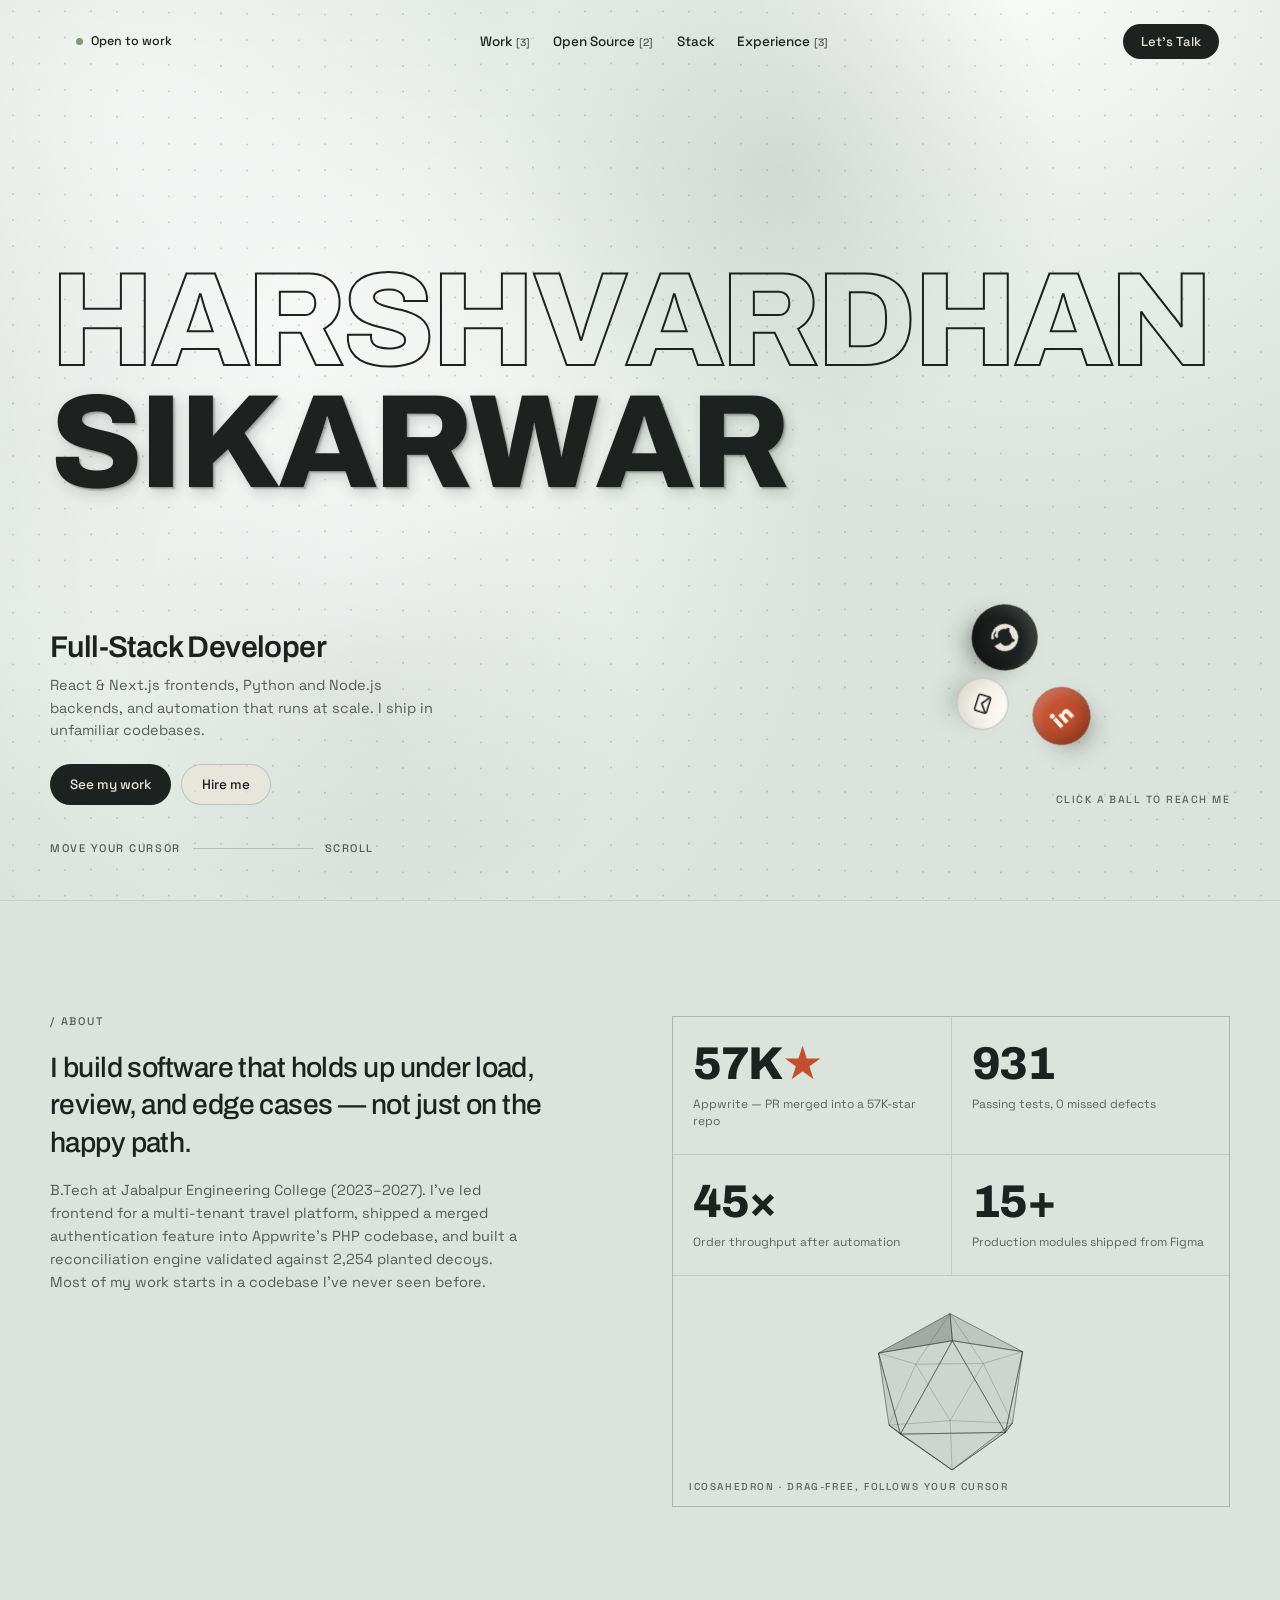
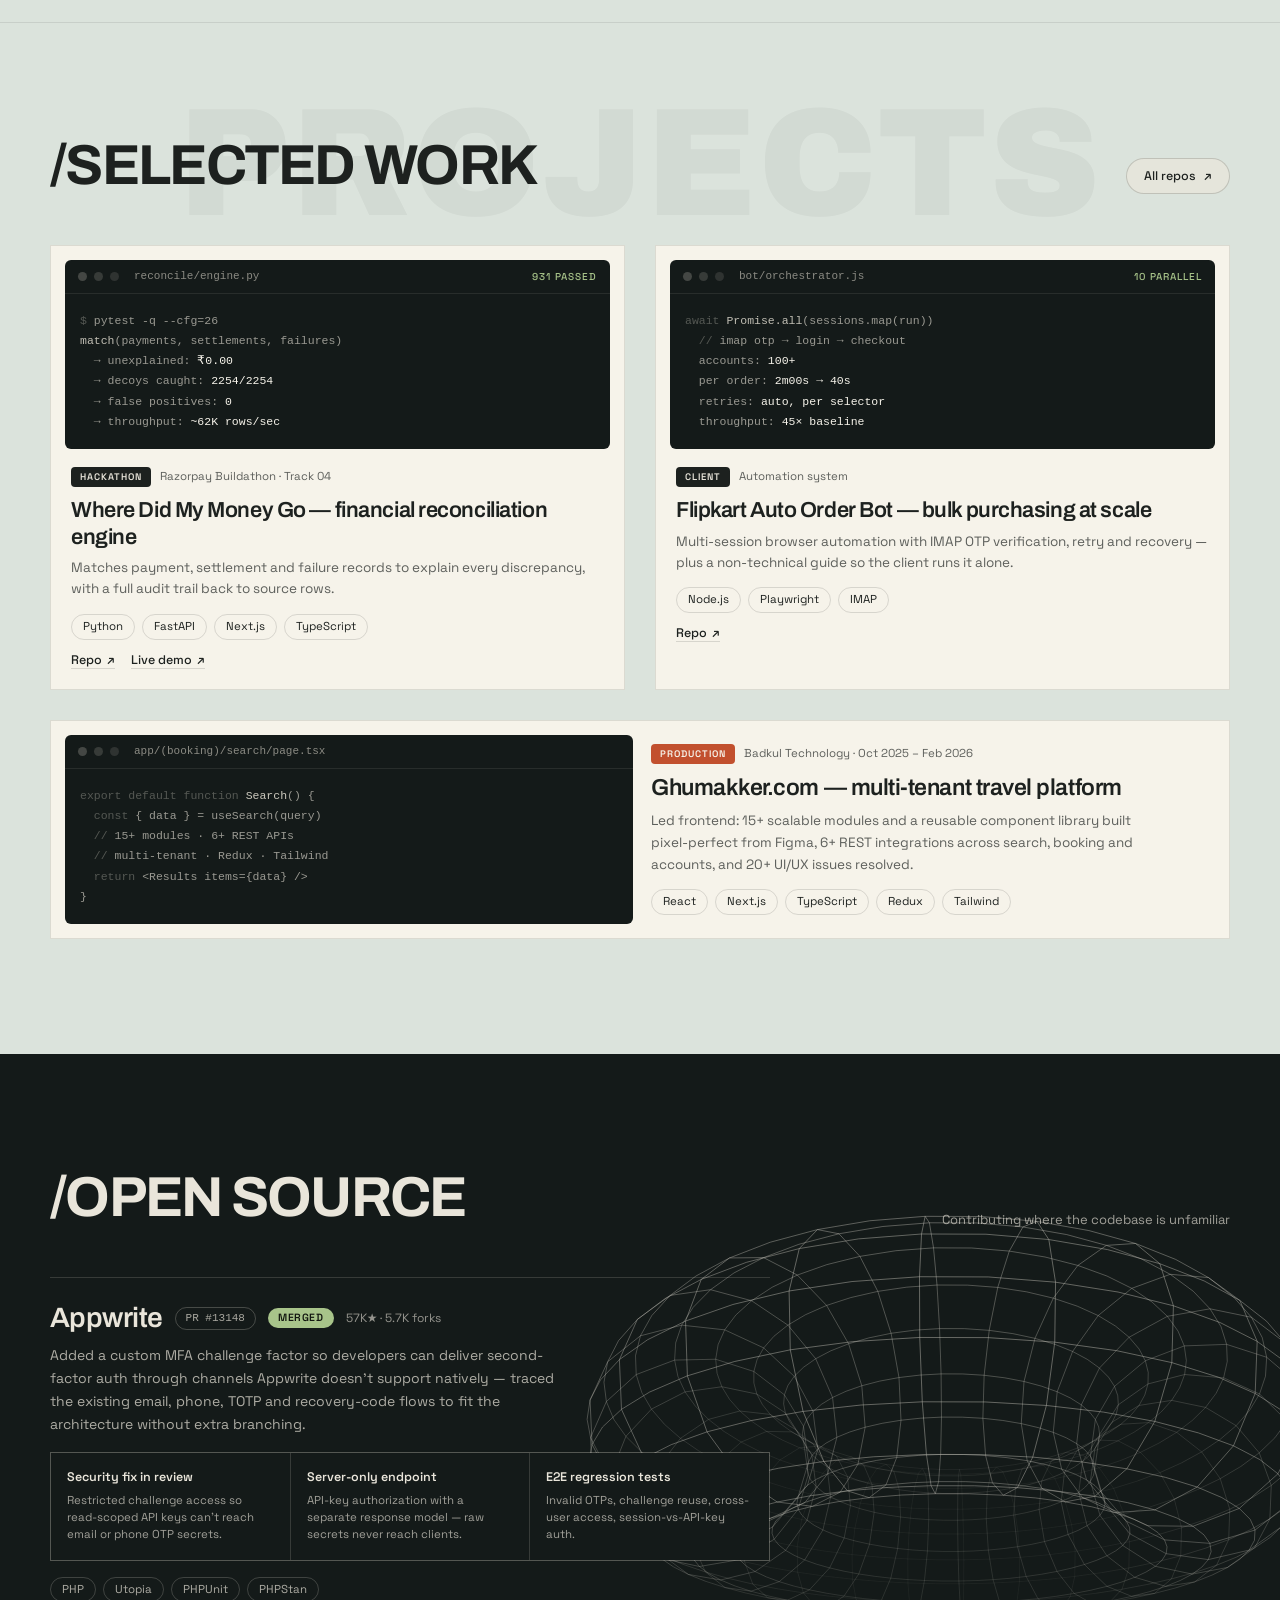
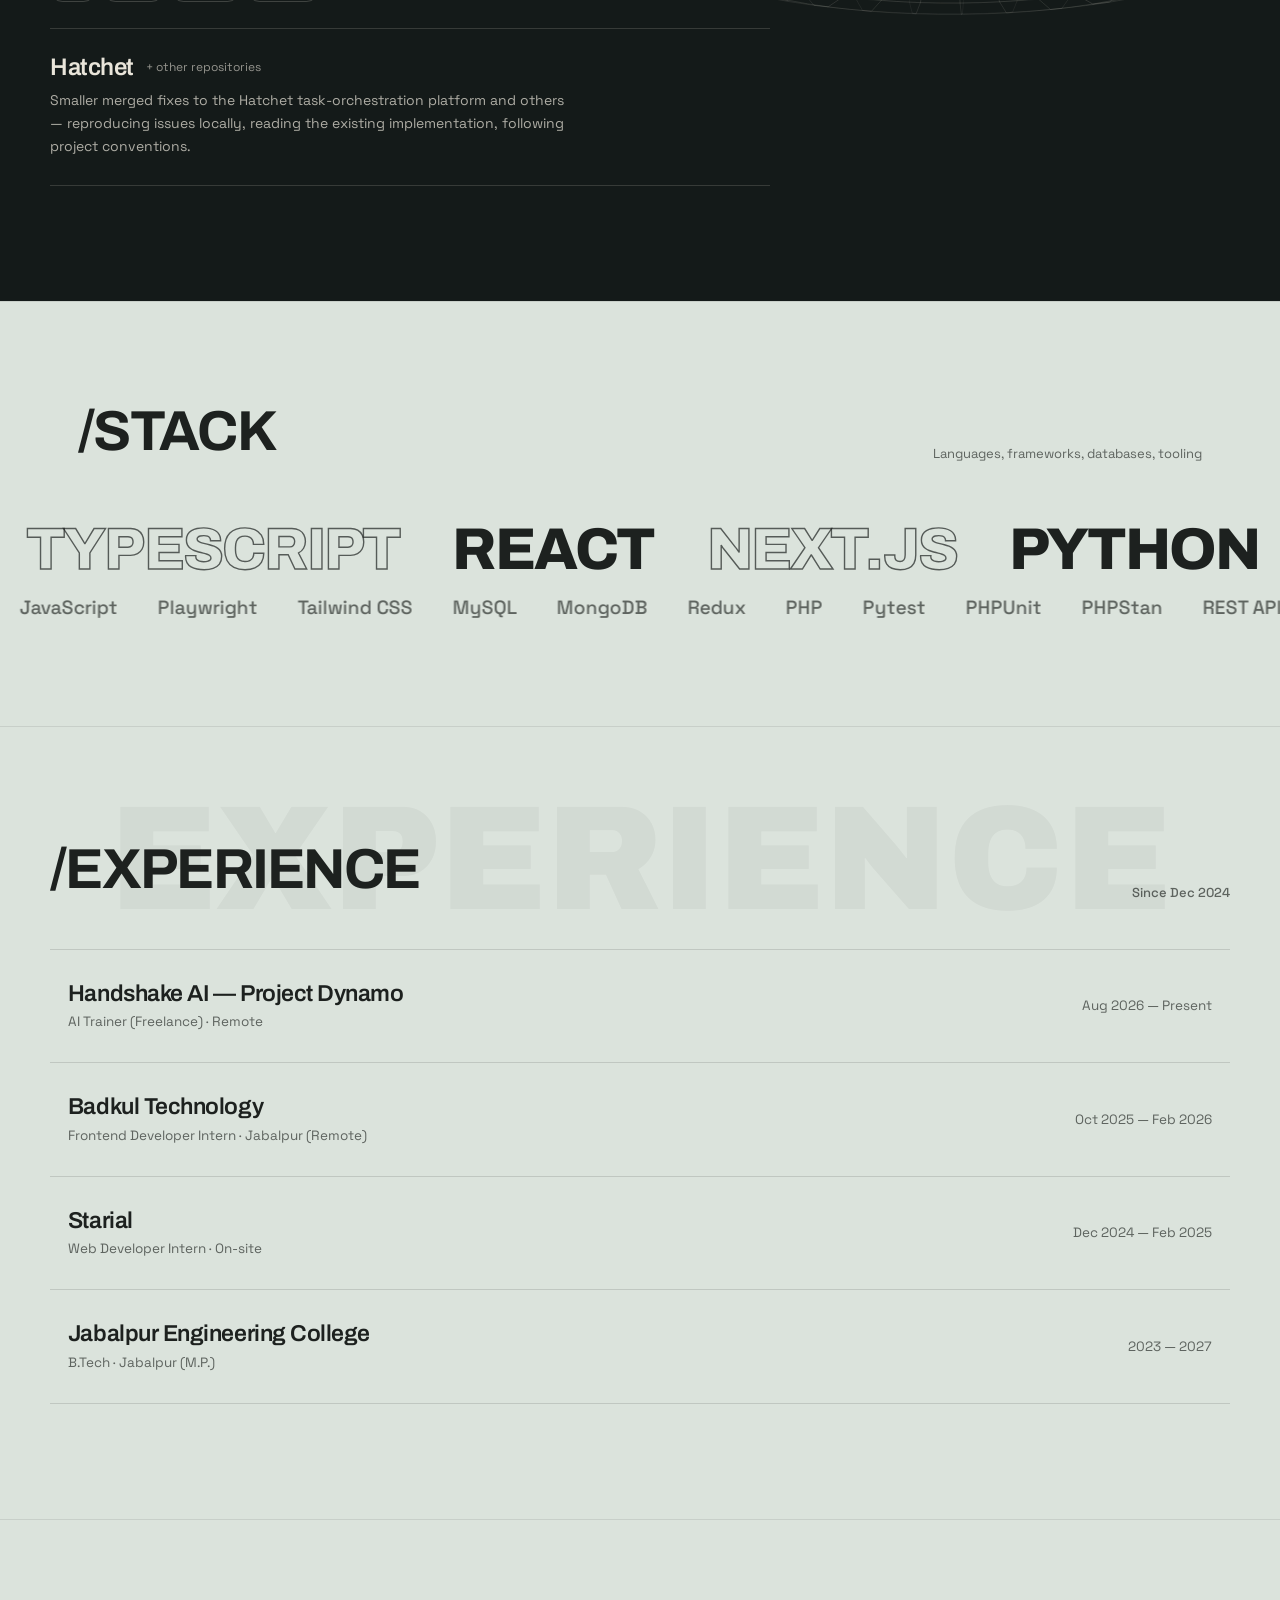
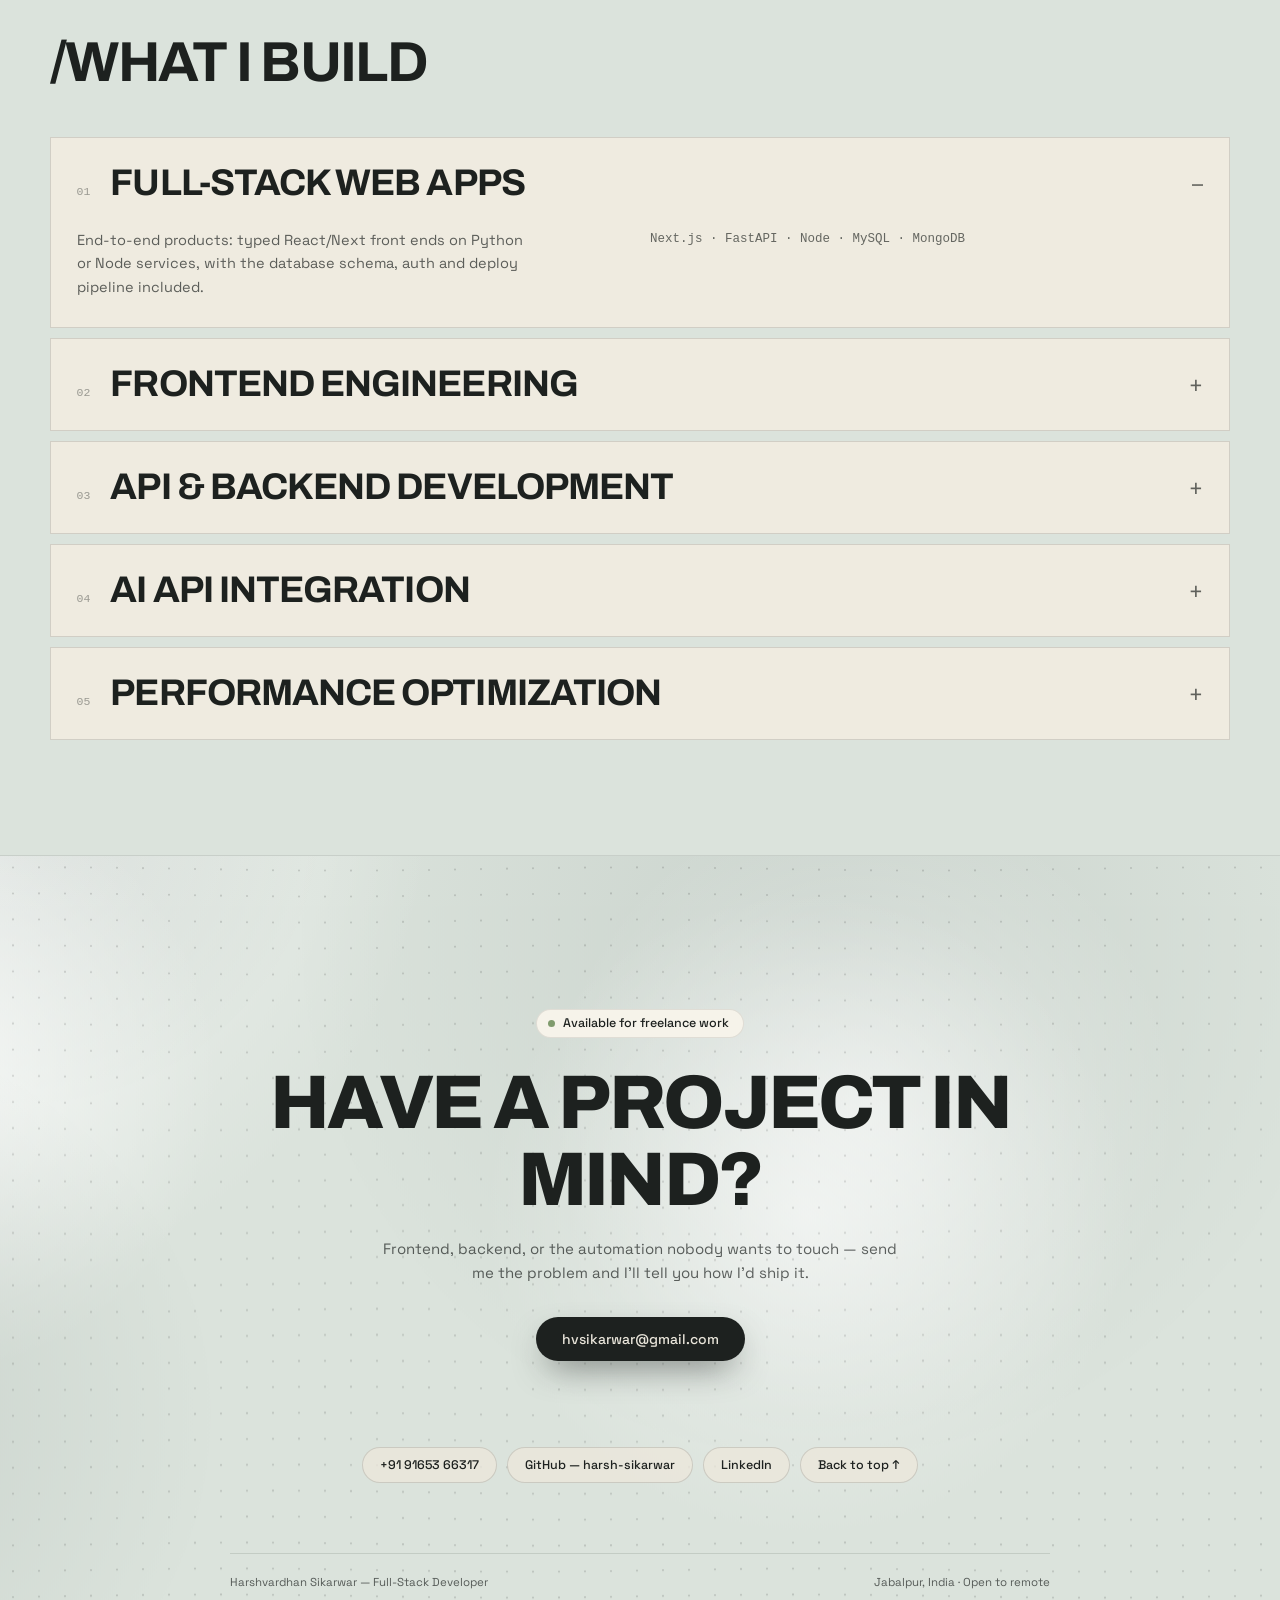
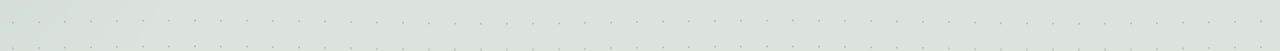
==== index.html @ a87c2044 "Implement portfolio page from Claude Design source Build the single-page portfolio as a dependency-f" ====
<!DOCTYPE html>
<html lang="en">
<head>
<meta charset="utf-8">
<meta name="viewport" content="width=device-width, initial-scale=1">
<title>Harshvardhan Sikarwar — Full-Stack Developer</title>
<meta name="description" content="Full-stack developer. React and Next.js frontends, Python and Node.js backends, and browser automation at scale. Merged contributor to Appwrite.">
<meta name="author" content="Harshvardhan Sikarwar">
<meta name="theme-color" content="#dbe3dc">

<meta property="og:type" content="website">
<meta property="og:title" content="Harshvardhan Sikarwar — Full-Stack Developer">
<meta property="og:description" content="React and Next.js frontends, Python and Node.js backends, and automation that runs at scale. I ship in unfamiliar codebases.">
<meta name="twitter:card" content="summary_large_image">

<link rel="preconnect" href="https://fonts.googleapis.com">
<link rel="preconnect" href="https://fonts.gstatic.com" crossorigin>
<link href="https://fonts.googleapis.com/css2?family=Archivo:wght@400;500;600;700;800;900&family=Space+Grotesk:wght@400;500;600;700&display=swap" rel="stylesheet">
<link rel="stylesheet" href="assets/css/styles.css">
<link rel="icon" href="data:image/svg+xml,<svg xmlns='http://www.w3.org/2000/svg' viewBox='0 0 100 100'><rect width='100' height='100' fill='%231d211f'/><text y='72' x='50' text-anchor='middle' font-family='sans-serif' font-size='62' font-weight='800' fill='%23dbe3dc'>H</text></svg>">
</head>
<body>

<a class="skip-link" href="#main">Skip to content</a>

<div class="progress-bar" id="progressBar" aria-hidden="true"></div>
<div class="cursor-ring" id="cursorRing" aria-hidden="true"></div>
<div class="cursor-dot" id="cursorDot" aria-hidden="true"></div>

<nav class="nav" id="nav" aria-label="Primary">
  <div class="nav__pill" id="navPill">
    <span class="status-dot" aria-hidden="true"></span>
    <span class="nav__pill-text">Open to work</span>
  </div>
  <div class="nav__links">
    <a href="#work" data-cursor="link">Work <span class="nav__count">[3]</span></a>
    <a href="#oss" data-cursor="link">Open Source <span class="nav__count">[2]</span></a>
    <a href="#stack" data-cursor="link">Stack</a>
    <a href="#exp" data-cursor="link">Experience <span class="nav__count">[3]</span></a>
  </div>
  <a href="#contact" class="btn btn--solid nav__cta" data-cursor="cta">Let&rsquo;s Talk</a>
</nav>

<main id="main">

<!-- ───────────────────────── HERO ───────────────────────── -->
<section class="hero" id="top">
  <canvas class="hero__canvas" id="heroCanvas" aria-hidden="true"></canvas>
  <div class="hero__inner">

    <div class="name" id="name" aria-label="Harshvardhan Sikarwar">
      <span class="name__row">
        <span class="name__word name__word--outline" aria-hidden="true"
          ><span class="ltr">H</span><span class="ltr">A</span><span class="ltr">R</span><span class="ltr">S</span><span class="ltr">H</span><span class="ltr">V</span><span class="ltr">A</span><span class="ltr">R</span><span class="ltr">D</span><span class="ltr">H</span><span class="ltr">A</span><span class="ltr">N</span></span>
        <span class="name__word name__word--solid" aria-hidden="true"
          ><span class="ltr">S</span><span class="ltr">I</span><span class="ltr">K</span><span class="ltr">A</span><span class="ltr">R</span><span class="ltr">W</span><span class="ltr">A</span><span class="ltr">R</span></span>
      </span>
    </div>

    <div class="hero__base">
      <div class="hero__intro">
        <h1 class="hero__role">Full-Stack Developer</h1>
        <p class="hero__blurb">React &amp; Next.js frontends, Python and Node.js backends, and automation that runs at scale. I ship in unfamiliar codebases.</p>
        <div class="hero__actions">
          <a href="#work" class="btn btn--solid" data-cursor="cta">See my work</a>
          <a href="#contact" class="btn btn--ghost" data-cursor="link">Hire me</a>
        </div>
      </div>

      <div class="hero__social">
        <div class="arena" id="arena">
          <a class="ball ball--github" href="https://github.com/harsh-sikarwar" target="_blank" rel="noreferrer noopener"
             data-ball data-cursor="cta" aria-label="GitHub — harsh-sikarwar" title="GitHub">
            <svg width="28" height="28" viewBox="0 0 24 24" fill="currentColor" aria-hidden="true"><path d="M12 .5a11.5 11.5 0 0 0-3.64 22.42c.58.1.79-.25.79-.55v-2.1c-3.2.7-3.88-1.37-3.88-1.37-.53-1.34-1.29-1.7-1.29-1.7-1.06-.72.08-.71.08-.71 1.17.08 1.78 1.2 1.78 1.2 1.04 1.78 2.73 1.27 3.4.97.1-.76.4-1.27.73-1.56-2.55-.29-5.24-1.28-5.24-5.7 0-1.26.45-2.29 1.19-3.1-.12-.29-.52-1.46.11-3.05 0 0 .97-.31 3.18 1.18a10.9 10.9 0 0 1 5.8 0c2.2-1.49 3.17-1.18 3.17-1.18.63 1.59.23 2.76.12 3.05.74.81 1.18 1.84 1.18 3.1 0 4.43-2.69 5.4-5.25 5.69.41.36.78 1.06.78 2.14v3.17c0 .3.2.66.8.55A11.5 11.5 0 0 0 12 .5z"/></svg>
          </a>
          <a class="ball ball--linkedin" href="https://www.linkedin.com/in/harshvardhan-sikarwar-12aa86237/" target="_blank" rel="noreferrer noopener"
             data-ball data-cursor="cta" aria-label="LinkedIn — Harshvardhan Sikarwar" title="LinkedIn">
            <svg width="24" height="24" viewBox="0 0 24 24" fill="currentColor" aria-hidden="true"><path d="M4.98 3.5a2.5 2.5 0 1 1 0 5 2.5 2.5 0 0 1 0-5zM3 9.5h4v11H3v-11zm6.5 0h3.83v1.5h.06c.53-.95 1.83-1.85 3.77-1.85 4.03 0 4.34 2.5 4.34 5.76v5.59h-4v-4.96c0-1.18-.02-2.7-1.68-2.7-1.68 0-1.94 1.28-1.94 2.61v5.05h-4v-11z"/></svg>
          </a>
          <a class="ball ball--mail" href="mailto:hvsikarwar@gmail.com"
             data-ball data-cursor="cta" aria-label="Email — hvsikarwar@gmail.com" title="Email">
            <svg width="22" height="22" viewBox="0 0 24 24" fill="none" stroke="currentColor" stroke-width="1.7" aria-hidden="true"><rect x="2.8" y="5.2" width="18.4" height="13.6" rx="2.2"/><path d="M3.6 6.6 12 13l8.4-6.4"/></svg>
          </a>
        </div>
        <span class="hero__social-hint">Click a ball to reach me</span>
      </div>
    </div>

    <div class="hero__meta" aria-hidden="true">
      <span>Move your cursor</span>
      <span class="hero__rule"></span>
      <span>Scroll</span>
    </div>
  </div>
</section>

<!-- ───────────────────────── ABOUT ───────────────────────── -->
<section class="section about" id="about" aria-labelledby="about-h">
  <div class="about__grid">
    <div data-reveal>
      <div class="eyebrow" id="about-h">/ About</div>
      <p class="about__lede">I build software that holds up under load, review, and edge cases — not just on the happy path.</p>
      <p class="about__body">B.Tech at Jabalpur Engineering College (2023–2027). I&rsquo;ve led frontend for a multi-tenant travel platform, shipped a merged authentication feature into Appwrite&rsquo;s PHP codebase, and built a reconciliation engine validated against 2,254 planted decoys. Most of my work starts in a codebase I&rsquo;ve never seen before.</p>
    </div>

    <div class="stats" data-reveal>
      <div class="stat">
        <div class="stat__num"><span data-count="57">0</span>K<span class="stat__accent">&#9733;</span></div>
        <div class="stat__label">Appwrite — PR merged into a 57K-star repo</div>
      </div>
      <div class="stat">
        <div class="stat__num"><span data-count="931">0</span></div>
        <div class="stat__label">Passing tests, 0 missed defects</div>
      </div>
      <div class="stat">
        <div class="stat__num"><span data-count="45">0</span>&times;</div>
        <div class="stat__label">Order throughput after automation</div>
      </div>
      <div class="stat">
        <div class="stat__num"><span data-count="15">0</span>+</div>
        <div class="stat__label">Production modules shipped from Figma</div>
      </div>
      <div class="stat stat--wide">
        <canvas class="stat__canvas" id="solidCanvas" aria-hidden="true"></canvas>
        <div class="stat__caption">Icosahedron · drag-free, follows your cursor</div>
      </div>
    </div>
  </div>
</section>

<!-- ───────────────────────── WORK ───────────────────────── -->
<section class="section work" id="work" aria-labelledby="work-h">
  <div class="ghost-type" aria-hidden="true">PROJECTS</div>
  <div class="section__inner">
    <div class="section__head">
      <h2 class="section__title" id="work-h">/SELECTED WORK</h2>
      <a href="https://github.com/harsh-sikarwar" target="_blank" rel="noreferrer noopener" class="btn btn--outline" data-cursor="link">All repos <span aria-hidden="true">&#8599;</span></a>
    </div>

    <div class="work__grid">

      <article class="card" data-tilt data-reveal>
        <div class="term">
          <div class="term__bar">
            <span class="term__dot"></span><span class="term__dot"></span><span class="term__dot"></span>
            <span class="term__file">reconcile/engine.py</span>
            <span class="term__badge">931 PASSED</span>
          </div>
          <pre class="term__body"><span class="c-dim">$</span> pytest -q --cfg=26
<span class="c-mid">match</span>(payments, settlements, failures)
  → unexplained: <span class="c-hi">₹0.00</span>
  → decoys caught: <span class="c-hi">2254/2254</span>
  → false positives: <span class="c-hi">0</span>
  → throughput: <span class="c-hi">~62K rows/sec</span></pre>
        </div>
        <div class="card__body">
          <div class="card__kicker">
            <span class="tag tag--dark">HACKATHON</span>
            <span class="card__meta">Razorpay Buildathon · Track 04</span>
          </div>
          <h3 class="card__title">Where Did My Money Go — financial reconciliation engine</h3>
          <p class="card__text">Matches payment, settlement and failure records to explain every discrepancy, with a full audit trail back to source rows.</p>
          <div class="chips">
            <span class="chip">Python</span><span class="chip">FastAPI</span><span class="chip">Next.js</span><span class="chip">TypeScript</span>
          </div>
          <div class="card__links">
            <a href="https://github.com/harsh-sikarwar/where-did-my-money-go" target="_blank" rel="noreferrer noopener" class="link-arrow" data-cursor="link">Repo <span aria-hidden="true">&#8599;</span></a>
            <a href="https://where-did-my-money-go-tawny.vercel.app/" target="_blank" rel="noreferrer noopener" class="link-arrow" data-cursor="link">Live demo <span aria-hidden="true">&#8599;</span></a>
          </div>
        </div>
      </article>

      <article class="card" data-tilt data-reveal>
        <div class="term">
          <div class="term__bar">
            <span class="term__dot"></span><span class="term__dot"></span><span class="term__dot"></span>
            <span class="term__file">bot/orchestrator.js</span>
            <span class="term__badge">10 PARALLEL</span>
          </div>
          <pre class="term__body"><span class="c-dim">await</span> <span class="c-mid">Promise.all</span>(sessions.map(run))
  <span class="c-dim">//</span> imap otp → login → checkout
  accounts: <span class="c-hi">100+</span>
  per order: <span class="c-hi">2m00s → 40s</span>
  retries: <span class="c-hi">auto, per selector</span>
  throughput: <span class="c-hi">45× baseline</span></pre>
        </div>
        <div class="card__body">
          <div class="card__kicker">
            <span class="tag tag--dark">CLIENT</span>
            <span class="card__meta">Automation system</span>
          </div>
          <h3 class="card__title">Flipkart Auto Order Bot — bulk purchasing at scale</h3>
          <p class="card__text">Multi-session browser automation with IMAP OTP verification, retry and recovery — plus a non-technical guide so the client runs it alone.</p>
          <div class="chips">
            <span class="chip">Node.js</span><span class="chip">Playwright</span><span class="chip">IMAP</span>
          </div>
          <div class="card__links">
            <a href="https://github.com/harsh-sikarwar/flipkart-auto-order-bot" target="_blank" rel="noreferrer noopener" class="link-arrow" data-cursor="link">Repo <span aria-hidden="true">&#8599;</span></a>
          </div>
        </div>
      </article>

      <article class="card card--wide" data-tilt data-reveal>
        <div class="card--wide__grid">
          <div class="term">
            <div class="term__bar">
              <span class="term__dot"></span><span class="term__dot"></span><span class="term__dot"></span>
              <span class="term__file">app/(booking)/search/page.tsx</span>
            </div>
            <pre class="term__body"><span class="c-dim">export default function</span> <span class="c-mid">Search</span>() {
  <span class="c-dim">const</span> { data } = useSearch(query)
  <span class="c-dim">//</span> 15+ modules · 6+ REST APIs
  <span class="c-dim">//</span> multi-tenant · Redux · Tailwind
  <span class="c-dim">return</span> &lt;Results items={data} /&gt;
}</pre>
          </div>
          <div class="card--wide__text">
            <div class="card__kicker">
              <span class="tag tag--accent">PRODUCTION</span>
              <span class="card__meta">Badkul Technology · Oct 2025 – Feb 2026</span>
            </div>
            <h3 class="card__title card__title--lg">Ghumakker.com — multi-tenant travel platform</h3>
            <p class="card__text card__text--wide">Led frontend: 15+ scalable modules and a reusable component library built pixel-perfect from Figma, 6+ REST integrations across search, booking and accounts, and 20+ UI/UX issues resolved.</p>
            <div class="chips">
              <span class="chip">React</span><span class="chip">Next.js</span><span class="chip">TypeScript</span><span class="chip">Redux</span><span class="chip">Tailwind</span>
            </div>
          </div>
        </div>
      </article>

    </div>
  </div>
</section>

<!-- ───────────────────────── OPEN SOURCE ───────────────────────── -->
<section class="section oss" id="oss" aria-labelledby="oss-h">
  <canvas class="oss__canvas" id="knotCanvas" aria-hidden="true"></canvas>
  <div class="section__inner">
    <div class="section__head">
      <h2 class="section__title" id="oss-h">/OPEN SOURCE</h2>
      <span class="section__note">Contributing where the codebase is unfamiliar</span>
    </div>

    <div class="oss__list">
      <div class="oss__item" data-reveal>
        <div class="oss__head">
          <span class="oss__name">Appwrite</span>
          <a href="https://github.com/appwrite/appwrite/pull/13148" target="_blank" rel="noreferrer noopener" class="oss__pr" data-cursor="link">PR #13148</a>
          <span class="oss__merged">MERGED</span>
          <span class="oss__stars">57K&#9733; · 5.7K forks</span>
        </div>
        <p class="oss__text">Added a custom MFA challenge factor so developers can deliver second-factor auth through channels Appwrite doesn&rsquo;t support natively — traced the existing email, phone, TOTP and recovery-code flows to fit the architecture without extra branching.</p>
        <div class="oss__facts">
          <div class="oss__fact">
            <div class="oss__fact-t">Security fix in review</div>
            <div class="oss__fact-b">Restricted challenge access so read-scoped API keys can&rsquo;t reach email or phone OTP secrets.</div>
          </div>
          <div class="oss__fact">
            <div class="oss__fact-t">Server-only endpoint</div>
            <div class="oss__fact-b">API-key authorization with a separate response model — raw secrets never reach clients.</div>
          </div>
          <div class="oss__fact">
            <div class="oss__fact-t">E2E regression tests</div>
            <div class="oss__fact-b">Invalid OTPs, challenge reuse, cross-user access, session-vs-API-key auth.</div>
          </div>
        </div>
        <div class="chips chips--dark">
          <span class="chip">PHP</span><span class="chip">Utopia</span><span class="chip">PHPUnit</span><span class="chip">PHPStan</span>
        </div>
      </div>

      <div class="oss__item" data-reveal>
        <div class="oss__head">
          <span class="oss__name oss__name--sm">Hatchet</span>
          <span class="oss__stars">+ other repositories</span>
        </div>
        <p class="oss__text">Smaller merged fixes to the Hatchet task-orchestration platform and others — reproducing issues locally, reading the existing implementation, following project conventions.</p>
      </div>
    </div>
  </div>
</section>

<!-- ───────────────────────── STACK ───────────────────────── -->
<section class="section stack" id="stack" aria-labelledby="stack-h">
  <div class="stack__head">
    <h2 class="section__title" id="stack-h">/STACK</h2>
    <span class="section__note">Languages, frameworks, databases, tooling</span>
  </div>

  <div class="marquee" aria-hidden="true">
    <div class="marquee__track marquee__track--lg">
      <span class="mq-lg mq-lg--outline">TYPESCRIPT</span><span class="mq-lg">REACT</span><span class="mq-lg mq-lg--outline">NEXT.JS</span><span class="mq-lg">PYTHON</span><span class="mq-lg mq-lg--outline">NODE.JS</span><span class="mq-lg">FASTAPI</span>
    </div>
    <div class="marquee__track marquee__track--lg">
      <span class="mq-lg mq-lg--outline">TYPESCRIPT</span><span class="mq-lg">REACT</span><span class="mq-lg mq-lg--outline">NEXT.JS</span><span class="mq-lg">PYTHON</span><span class="mq-lg mq-lg--outline">NODE.JS</span><span class="mq-lg">FASTAPI</span>
    </div>
  </div>

  <div class="marquee marquee--rev" aria-hidden="true">
    <div class="marquee__track">
      <span class="mq-sm">JavaScript</span><span class="mq-sm">Playwright</span><span class="mq-sm">Tailwind CSS</span><span class="mq-sm">MySQL</span><span class="mq-sm">MongoDB</span><span class="mq-sm">Redux</span><span class="mq-sm">PHP</span><span class="mq-sm">Pytest</span><span class="mq-sm">PHPUnit</span><span class="mq-sm">PHPStan</span><span class="mq-sm">REST APIs</span><span class="mq-sm">Git</span><span class="mq-sm">Vercel</span><span class="mq-sm">Render</span><span class="mq-sm">Figma</span>
    </div>
    <div class="marquee__track">
      <span class="mq-sm">JavaScript</span><span class="mq-sm">Playwright</span><span class="mq-sm">Tailwind CSS</span><span class="mq-sm">MySQL</span><span class="mq-sm">MongoDB</span><span class="mq-sm">Redux</span><span class="mq-sm">PHP</span><span class="mq-sm">Pytest</span><span class="mq-sm">PHPUnit</span><span class="mq-sm">PHPStan</span><span class="mq-sm">REST APIs</span><span class="mq-sm">Git</span><span class="mq-sm">Vercel</span><span class="mq-sm">Render</span><span class="mq-sm">Figma</span>
    </div>
  </div>

  <p class="visually-hidden">Languages: JavaScript, TypeScript, Python, PHP, SQL, HTML5, CSS3. Frameworks and libraries: React, Next.js, Node.js, FastAPI, Tailwind CSS, Playwright, Redux. Databases: MySQL, MongoDB. Testing and tools: PHPUnit, Pytest, PHPStan, Git, GitHub, Figma, Vercel, Render.</p>
</section>

<!-- ───────────────────────── EXPERIENCE ───────────────────────── -->
<section class="section exp" id="exp" aria-labelledby="exp-h">
  <div class="ghost-type ghost-type--exp" aria-hidden="true">EXPERIENCE</div>
  <div class="section__inner">
    <div class="section__head">
      <h2 class="section__title" id="exp-h">/EXPERIENCE</h2>
      <span class="section__note">Since Dec 2024</span>
    </div>

    <div class="rows">
      <div class="row" data-row>
        <div class="row__left">
          <div class="row__title">Handshake AI — Project Dynamo</div>
          <div class="row__sub" data-row-sub>AI Trainer (Freelance) · Remote</div>
        </div>
        <div class="row__meta" data-row-meta>
          <span class="row__tech" data-row-tech>Python · AI evaluation · Research</span>
          <span class="row__date">Aug 2026 — Present</span>
        </div>
      </div>

      <div class="row" data-row>
        <div class="row__left">
          <div class="row__title">Badkul Technology</div>
          <div class="row__sub" data-row-sub>Frontend Developer Intern · Jabalpur (Remote)</div>
        </div>
        <div class="row__meta" data-row-meta>
          <span class="row__tech" data-row-tech>React · Next.js · TS · Redux</span>
          <span class="row__date">Oct 2025 — Feb 2026</span>
        </div>
      </div>

      <div class="row" data-row>
        <div class="row__left">
          <div class="row__title">Starial</div>
          <div class="row__sub" data-row-sub>Web Developer Intern · On-site</div>
        </div>
        <div class="row__meta" data-row-meta>
          <span class="row__tech" data-row-tech>JS · Tailwind · WordPress · SEO</span>
          <span class="row__date">Dec 2024 — Feb 2025</span>
        </div>
      </div>

      <div class="row" data-row>
        <div class="row__left">
          <div class="row__title">Jabalpur Engineering College</div>
          <div class="row__sub" data-row-sub>B.Tech · Jabalpur (M.P.)</div>
        </div>
        <div class="row__meta" data-row-meta>
          <span class="row__date">2023 — 2027</span>
        </div>
      </div>
    </div>
  </div>
</section>

<!-- ───────────────────────── SERVICES ───────────────────────── -->
<section class="section services" id="services" aria-labelledby="services-h">
  <div class="section__inner">
    <h2 class="section__title services__title" id="services-h">/WHAT I BUILD</h2>
    <div class="acc">

      <div class="acc__item">
        <button type="button" class="acc__btn" data-cursor="link" aria-expanded="true" aria-controls="acc-p-1" id="acc-b-1">
          <span class="acc__label"><span class="acc__n">01</span><span class="acc__title">Full-stack web apps</span></span>
          <span class="acc__sign" aria-hidden="true">&ndash;</span>
        </button>
        <div class="acc__panel" id="acc-p-1" role="region" aria-labelledby="acc-b-1">
          <div class="acc__panel-inner">
            <p class="acc__body">End-to-end products: typed React/Next front ends on Python or Node services, with the database schema, auth and deploy pipeline included.</p>
            <div class="acc__tools">Next.js · FastAPI · Node · MySQL · MongoDB</div>
          </div>
        </div>
      </div>

      <div class="acc__item">
        <button type="button" class="acc__btn" data-cursor="link" aria-expanded="false" aria-controls="acc-p-2" id="acc-b-2">
          <span class="acc__label"><span class="acc__n">02</span><span class="acc__title">Frontend engineering</span></span>
          <span class="acc__sign" aria-hidden="true">+</span>
        </button>
        <div class="acc__panel" id="acc-p-2" role="region" aria-labelledby="acc-b-2" hidden>
          <div class="acc__panel-inner">
            <p class="acc__body">Component libraries and app modules built pixel-perfect from Figma — state that scales, layouts that survive real content, accessibility that is not an afterthought.</p>
            <div class="acc__tools">React · TypeScript · Redux · Tailwind</div>
          </div>
        </div>
      </div>

      <div class="acc__item">
        <button type="button" class="acc__btn" data-cursor="link" aria-expanded="false" aria-controls="acc-p-3" id="acc-b-3">
          <span class="acc__label"><span class="acc__n">03</span><span class="acc__title">API &amp; backend development</span></span>
          <span class="acc__sign" aria-hidden="true">+</span>
        </button>
        <div class="acc__panel" id="acc-p-3" role="region" aria-labelledby="acc-b-3" hidden>
          <div class="acc__panel-inner">
            <p class="acc__body">REST services with clear contracts, auth flows that hold up in review, and test coverage around the edge cases that actually break.</p>
            <div class="acc__tools">FastAPI · Node · PHP · PHPUnit · Pytest</div>
          </div>
        </div>
      </div>

      <div class="acc__item">
        <button type="button" class="acc__btn" data-cursor="link" aria-expanded="false" aria-controls="acc-p-4" id="acc-b-4">
          <span class="acc__label"><span class="acc__n">04</span><span class="acc__title">AI API integration</span></span>
          <span class="acc__sign" aria-hidden="true">+</span>
        </button>
        <div class="acc__panel" id="acc-p-4" role="region" aria-labelledby="acc-b-4" hidden>
          <div class="acc__panel-inner">
            <p class="acc__body">Model-backed features wired into product surfaces — prompt plumbing, streaming responses, failure handling and evaluation of what comes back.</p>
            <div class="acc__tools">AI APIs · Python · Evaluation design</div>
          </div>
        </div>
      </div>

      <div class="acc__item">
        <button type="button" class="acc__btn" data-cursor="link" aria-expanded="false" aria-controls="acc-p-5" id="acc-b-5">
          <span class="acc__label"><span class="acc__n">05</span><span class="acc__title">Performance optimization</span></span>
          <span class="acc__sign" aria-hidden="true">+</span>
        </button>
        <div class="acc__panel" id="acc-p-5" role="region" aria-labelledby="acc-b-5" hidden>
          <div class="acc__panel-inner">
            <p class="acc__body">Finding the real bottleneck and proving the fix with numbers: 62K rows/sec pipelines, 45x automation throughput, faster first paint.</p>
            <div class="acc__tools">Profiling · Caching · Parallelism</div>
          </div>
        </div>
      </div>

    </div>
  </div>
</section>

<!-- ───────────────────────── CONTACT ───────────────────────── -->
<section class="section contact" id="contact" aria-labelledby="contact-h">
  <canvas class="contact__canvas" id="footCanvas" aria-hidden="true"></canvas>
  <div class="contact__inner">
    <div class="pill">
      <span class="status-dot" aria-hidden="true"></span>
      <span>Available for freelance work</span>
    </div>
    <h2 class="contact__title" id="contact-h">HAVE A PROJECT IN MIND?</h2>
    <p class="contact__text">Frontend, backend, or the automation nobody wants to touch — send me the problem and I&rsquo;ll tell you how I&rsquo;d ship it.</p>
    <a href="mailto:hvsikarwar@gmail.com" class="contact__cta" data-cursor="cta">hvsikarwar@gmail.com</a>

    <div class="contact__links">
      <a href="tel:+919165366317" class="btn btn--outline" data-cursor="link">+91 91653 66317</a>
      <a href="https://github.com/harsh-sikarwar" target="_blank" rel="noreferrer noopener" class="btn btn--outline" data-cursor="link">GitHub — harsh-sikarwar</a>
      <a href="https://www.linkedin.com/in/harshvardhan-sikarwar-12aa86237/" target="_blank" rel="noreferrer noopener" class="btn btn--outline" data-cursor="link">LinkedIn</a>
      <a href="#top" class="btn btn--outline" data-cursor="link">Back to top &uarr;</a>
    </div>

    <div class="contact__foot">
      <span>Harshvardhan Sikarwar — Full-Stack Developer</span>
      <span>Jabalpur, India · Open to remote</span>
    </div>
  </div>
</section>

</main>

<script src="assets/js/main.js" defer></script>
</body>
</html>
---- assets/css/styles.css ----
/* ============================================================
   Harshvardhan Sikarwar — portfolio
   Implemented from the Claude Design source at design/Portfolio.dc.html.
   Values (colors, type, spacing, radii) are lifted from that file.
   ============================================================ */

:root {
  /* Page tone — "Celadon mist", the default of the design's pageTone prop.
     Other tones from the source: Limestone #e9e5da, Iris grey #e2e0ef,
     Warm clay #ecdfd5, Cool fog #dbdfe3, Pale sand #e8e2d2. */
  --paper: #dbe3dc;
  --accent: #c2502e;

  --ink: #1d211f;
  --ink-70: rgba(29, 33, 31, .7);
  --ink-66: rgba(29, 33, 31, .66);
  --ink-14: rgba(29, 33, 31, .14);
  --ink-12: rgba(29, 33, 31, .12);
  --ink-10: rgba(29, 33, 31, .1);

  --dark: #141a19;
  --card: #f6f3ea;
  --card-2: #efebe0;
  --cream: #e9e5da;
  --cream-72: rgba(233, 229, 218, .72);
  --cream-66: rgba(233, 229, 218, .66);
  --cream-16: rgba(233, 229, 218, .16);

  --green: #7f9b6d;
  --green-lt: #a8c48a;

  --display: 'Archivo', system-ui, sans-serif;
  --body: 'Space Grotesk', system-ui, sans-serif;
  --mono: ui-monospace, Menlo, Consolas, monospace;

  --ease: cubic-bezier(.16, 1, .3, 1);
  --maxw: 1180px;
  --pad: 28px;
}

* { box-sizing: border-box; }
html { scroll-behavior: smooth; }

body {
  margin: 0;
  background: var(--paper);
  color: var(--ink);
  font-family: var(--body);
  -webkit-font-smoothing: antialiased;
  overflow-x: hidden;
}

a { color: var(--ink); text-decoration: none; }
a:hover { color: #5a5f57; }
::selection { background: var(--ink); color: var(--cream); }

img { max-width: 100%; }

:focus-visible {
  outline: 2px solid var(--accent);
  outline-offset: 3px;
}

.visually-hidden {
  position: absolute; width: 1px; height: 1px;
  padding: 0; margin: -1px; overflow: hidden;
  clip: rect(0 0 0 0); clip-path: inset(50%); white-space: nowrap;
}

.skip-link {
  position: absolute; left: 12px; top: -60px; z-index: 300;
  padding: 10px 16px; border-radius: 999px;
  background: var(--ink); color: var(--cream);
  font: 500 13px/1 var(--body);
  transition: top .2s ease;
}
.skip-link:focus { top: 12px; color: var(--cream); }

/* The strip holds an even number of identical tracks; -50% advances it by
   exactly half its width, so the loop is seamless. */
@keyframes mq   { from { transform: translate3d(0,0,0); }     to { transform: translate3d(-50%,0,0); } }
@keyframes mqr  { from { transform: translate3d(-50%,0,0); }  to { transform: translate3d(0,0,0); } }
@keyframes blip { 0%, 100% { opacity: 1; } 50% { opacity: .25; } }

/* ── chrome ─────────────────────────────────────────────── */

.progress-bar {
  position: fixed; top: 0; left: 0;
  height: 2px; width: 0%;
  background: var(--accent);
  z-index: 120;
}

.cursor-ring, .cursor-dot {
  position: fixed; top: 0; left: 0;
  pointer-events: none; opacity: 0;
  mix-blend-mode: difference;
  transform: translate3d(-100px, -100px, 0);
}
.cursor-ring {
  width: 34px; height: 34px;
  border: 1px solid #8d9088; border-radius: 50%;
  z-index: 200;
}
.cursor-dot {
  width: 6px; height: 6px;
  border-radius: 50%; background: #9b9e95;
  z-index: 201;
}

.status-dot {
  width: 7px; height: 7px; border-radius: 50%;
  background: var(--green);
  animation: blip 2.4s ease-in-out infinite;
  flex: none;
}

/* ── nav ────────────────────────────────────────────────── */

.nav {
  position: fixed; top: 14px; left: 50%;
  transform: translateX(-50%);
  z-index: 110;
  width: calc(100% - 28px);
  max-width: var(--maxw);
  display: flex; align-items: center; justify-content: space-between;
  gap: 16px;
  padding: 9px 10px 9px 14px;
  border: 1px solid rgba(29, 33, 31, 0);
  border-radius: 999px;
  background: rgba(250, 249, 247, 0);
  box-shadow: 0 8px 30px rgba(29, 33, 31, 0);
}

.nav__pill {
  display: flex; align-items: center; gap: 8px;
  padding: 6px 12px 6px 10px;
  border: 1px solid rgba(29, 33, 31, 0);
  border-radius: 999px;
  background: rgba(246, 243, 234, 0);
  flex: none;
}
.nav__pill-text { font: 500 12.5px/1 var(--body); white-space: nowrap; }

.nav__links {
  display: flex; align-items: center;
  gap: clamp(14px, 1.8vw, 26px);
  flex-wrap: wrap; min-width: 0; flex-shrink: 1;
}
.nav__links a {
  font: 500 13.5px/1 var(--body);
  display: flex; gap: 4px; align-items: baseline;
  white-space: nowrap;
}
.nav__count { font-size: 10.5px; opacity: .72; }
.nav__cta { flex: none; }

/* ── buttons ────────────────────────────────────────────── */

.btn {
  display: inline-flex; align-items: center; gap: 8px;
  border-radius: 999px;
  font-family: var(--body);
  white-space: nowrap;
  transition: background .3s ease, color .3s ease, border-color .3s ease, transform .3s ease;
}

.btn--solid {
  padding: 11px 18px;
  background: var(--ink); color: var(--cream);
  font: 500 13px/1 var(--body);
}
.btn--solid:hover { background: var(--accent); color: var(--cream); transform: translateY(-1px); }

.hero__actions .btn--solid { padding: 13px 20px; font-size: 13.5px; }

.btn--ghost {
  padding: 13px 20px;
  border: 1px solid rgba(29, 33, 31, .18);
  background: rgba(236, 231, 219, .6);
  font: 500 13.5px/1 var(--body);
}
.btn--ghost:hover { background: var(--card); border-color: rgba(29, 33, 31, .4); color: var(--ink); }

.btn--outline {
  padding: 11px 17px;
  border: 1px solid var(--ink-14);
  background: rgba(236, 231, 219, .75);
  font: 500 12.5px/1 var(--body);
}
.btn--outline:hover { background: var(--ink); color: var(--cream); }

.section__head .btn--outline { border-color: rgba(29, 33, 31, .18); background: rgba(236, 231, 219, .6); }

.link-arrow {
  display: inline-flex; align-items: center; gap: 5px;
  font: 500 12.5px/1 var(--body);
  padding-bottom: 2px;
  border-bottom: 1px solid var(--ink-14);
  transition: border-color .3s ease, color .3s ease;
}
.link-arrow:hover { border-color: var(--ink); color: var(--ink); }

/* ── sections ───────────────────────────────────────────── */

/* Anchor targets clear the fixed nav (14px top + ~56px tall). */
.section { position: relative; scroll-margin-top: 92px; }
#top { scroll-margin-top: 0; }
.section__inner { position: relative; width: 100%; max-width: var(--maxw); margin: 0 auto; }

.section__head {
  display: flex; align-items: flex-end; justify-content: space-between;
  gap: 20px; flex-wrap: wrap;
  margin-bottom: clamp(30px, 4vw, 54px);
}
.section__title {
  margin: 0;
  font: 700 clamp(28px, 4.4vw, 58px)/1 var(--display);
  letter-spacing: -.03em;
}
.section__note { font: 400 13px/1 var(--body); color: var(--ink-66); }

.eyebrow {
  font: 500 11px/1 var(--body);
  letter-spacing: .16em; text-transform: uppercase;
  color: var(--ink-70);
  margin-bottom: 22px;
}

.ghost-type {
  position: absolute;
  top: clamp(34px, 5vw, 64px); left: 0; width: 100%;
  text-align: center;
  font: 900 clamp(56px, 12vw, 182px)/1 var(--display);
  letter-spacing: .01em;
  color: rgba(29, 33, 31, .045);
  pointer-events: none; user-select: none;
}
.ghost-type--exp {
  top: clamp(30px, 4.6vw, 60px);
  font-size: clamp(52px, 11.6vw, 176px);
  letter-spacing: normal;
}

/* ── hero ───────────────────────────────────────────────── */

.hero {
  position: relative;
  min-height: min(980px, 100vh);
  min-height: min(980px, 100svh);
  display: flex; flex-direction: column; justify-content: flex-end;
  padding: 132px var(--pad) 46px;
  overflow: hidden;
}
.hero__canvas { position: absolute; inset: 0; width: 100%; height: 100%; display: block; }
.hero__inner { position: relative; width: 100%; max-width: var(--maxw); margin: 0 auto; }

.name { perspective: 900px; margin-bottom: clamp(28px, 7vw, 90px); }
.name__row {
  display: flex; flex-wrap: wrap; justify-content: space-between;
  gap: 0 2vw;
  font-family: var(--display); font-weight: 800;
  font-size: clamp(38px, 10.4vw, 168px);
  line-height: .92; letter-spacing: -.03em;
  transform-style: preserve-3d;
}
.name__word { display: flex; }
.name__word--outline {
  color: transparent;
  -webkit-text-stroke: min(2px, calc(.11vw + 1px)) var(--ink);
}
.name__word--solid {
  text-shadow:
    1px 1px 0 rgba(29, 33, 31, .16),
    2px 2px 0 rgba(29, 33, 31, .12),
    3px 3px 0 rgba(29, 33, 31, .08),
    4px 5px 14px rgba(29, 33, 31, .18);
}
.ltr { display: inline-block; transition: transform .5s var(--ease); }

.hero__base {
  display: flex; flex-wrap: wrap;
  align-items: flex-end; justify-content: space-between;
  gap: 34px;
}
.hero__intro { max-width: 420px; min-width: 260px; }
.hero__role {
  margin: 0 0 10px;
  font: 600 clamp(22px, 2.4vw, 30px)/1.1 var(--display);
  letter-spacing: -.02em;
}
.hero__blurb {
  margin: 0 0 22px;
  font: 400 14.5px/1.55 var(--body);
  color: var(--ink-70);
  text-wrap: pretty;
}
.hero__actions { display: flex; gap: 10px; flex-wrap: wrap; }

.hero__social { display: flex; flex-direction: column; gap: 10px; align-items: flex-end; }
.hero__social-hint {
  font: 500 10.5px/1 var(--body);
  letter-spacing: .14em; text-transform: uppercase;
  color: var(--ink-66);
}

.arena { position: relative; width: min(320px, 46vw); height: 190px; }
.ball {
  position: absolute; top: 0; left: 0;
  border-radius: 50%;
  display: flex; align-items: center; justify-content: center;
  will-change: transform;
}
.ball--github {
  width: 66px; height: 66px;
  background: var(--ink); color: var(--cream);
  box-shadow:
    0 14px 26px -12px rgba(29, 33, 31, .65),
    inset 0 -8px 16px rgba(0, 0, 0, .45),
    inset 0 8px 12px rgba(255, 255, 255, .16);
}
.ball--linkedin {
  width: 58px; height: 58px;
  background: var(--accent); color: var(--card);
  box-shadow:
    0 14px 26px -12px rgba(29, 33, 31, .55),
    inset 0 -8px 16px rgba(0, 0, 0, .3),
    inset 0 8px 12px rgba(255, 255, 255, .22);
}
.ball--mail {
  width: 52px; height: 52px;
  background: var(--card); color: var(--ink);
  border: 1px solid rgba(29, 33, 31, .22);
  box-shadow:
    0 14px 26px -14px rgba(29, 33, 31, .5),
    inset 0 -8px 14px rgba(29, 33, 31, .12),
    inset 0 8px 12px rgba(255, 255, 255, .7);
}
.ball:hover { color: inherit; }

.hero__meta {
  margin-top: 38px;
  display: flex; align-items: center; gap: 12px;
  font: 500 11px/1 var(--body);
  letter-spacing: .14em; text-transform: uppercase;
  color: var(--ink-70);
}
.hero__rule { flex: 1; max-width: 120px; height: 1px; background: rgba(29, 33, 31, .2); }

/* ── about ──────────────────────────────────────────────── */

.about { padding: clamp(70px, 9vw, 130px) var(--pad); border-top: 1px solid var(--ink-10); }
.about__grid {
  width: 100%; max-width: var(--maxw); margin: 0 auto;
  display: grid;
  grid-template-columns: repeat(auto-fit, minmax(min(100%, 300px), 1fr));
  gap: clamp(34px, 5vw, 80px);
}
.about__lede {
  margin: 0 0 18px;
  font: 500 clamp(20px, 2.2vw, 29px)/1.32 var(--display);
  letter-spacing: -.02em;
  text-wrap: pretty;
}
.about__body {
  margin: 0;
  font: 400 14.5px/1.6 var(--body);
  color: var(--ink-70);
  max-width: 52ch;
  text-wrap: pretty;
}

.stats {
  display: grid;
  grid-template-columns: repeat(2, minmax(0, 1fr));
  gap: 1px;
  background: var(--ink-12);
  border: 1px solid var(--ink-12);
  align-content: start;
}
.stat { background: var(--paper); padding: 24px 20px; }
.stat__num {
  font: 800 clamp(30px, 3.6vw, 46px)/1 var(--display);
  letter-spacing: -.03em;
}
.stat__accent { color: var(--accent); }
.stat__label {
  margin-top: 9px;
  font: 400 12px/1.4 var(--body);
  color: var(--ink-66);
}
.stat--wide {
  grid-column: 1 / -1;
  position: relative;
  min-height: 230px;
  overflow: hidden;
  padding: 0;
}
.stat__canvas { position: absolute; inset: 0; width: 100%; height: 100%; display: block; }
.stat__caption {
  position: absolute; left: 16px; bottom: 14px;
  font: 500 10px/1 var(--body);
  letter-spacing: .16em; text-transform: uppercase;
  color: var(--ink-66);
  pointer-events: none;
}

/* ── work ───────────────────────────────────────────────── */

.work { padding: clamp(70px, 9vw, 120px) var(--pad); border-top: 1px solid var(--ink-10); overflow: hidden; }
.work .section__head { margin-bottom: clamp(34px, 4vw, 58px); }
.work__grid {
  display: grid;
  grid-template-columns: repeat(auto-fit, minmax(min(100%, 420px), 1fr));
  gap: clamp(18px, 2.4vw, 30px);
}

.card {
  border: 1px solid var(--ink-12);
  background: var(--card);
  padding: 14px;
  transition: box-shadow .4s ease, border-color .4s ease, transform .3s ease;
  will-change: transform;
}
.card:hover {
  box-shadow: 0 26px 60px -24px rgba(29, 33, 31, .4);
  border-color: rgba(29, 33, 31, .3);
}
.card--wide { grid-column: 1 / -1; }
.card--wide__grid {
  display: grid;
  grid-template-columns: repeat(auto-fit, minmax(min(100%, 340px), 1fr));
  gap: 14px;
}
.card--wide__text {
  padding: 6px 6px 6px 4px;
  display: flex; flex-direction: column; justify-content: center;
}

.term { background: var(--dark); border-radius: 6px; overflow: hidden; }
.term__bar {
  display: flex; align-items: center; gap: 7px;
  padding: 11px 13px;
  border-bottom: 1px solid rgba(236, 231, 219, .09);
}
.term__dot { width: 9px; height: 9px; border-radius: 50%; background: rgba(236, 231, 219, .22); flex: none; }
.term__dot:nth-child(2) { background: rgba(236, 231, 219, .16); }
.term__dot:nth-child(3) { background: rgba(236, 231, 219, .12); }
.term__file {
  margin-left: 8px;
  font: 400 11px/1 var(--mono);
  color: rgba(236, 231, 219, .55);
  overflow: hidden; text-overflow: ellipsis; white-space: nowrap;
}
.term__badge {
  margin-left: auto;
  font: 500 10px/1 var(--body);
  letter-spacing: .1em;
  color: var(--green-lt);
  white-space: nowrap;
}
.term__body {
  margin: 0;
  padding: 17px 15px;
  font: 400 11.5px/1.75 var(--mono);
  color: rgba(236, 231, 219, .62);
  white-space: pre-wrap;
  overflow: hidden;
}
.c-dim { color: rgba(236, 231, 219, .3); }
.c-mid { color: rgba(236, 231, 219, .8); }
.c-hi  { color: var(--card); }
.card--wide .c-mid { color: rgba(236, 231, 219, .85); }

.card__body { padding: 18px 6px 6px; }
.card__kicker { display: flex; align-items: center; gap: 9px; margin-bottom: 10px; flex-wrap: wrap; }
.tag {
  padding: 4px 9px; border-radius: 4px;
  font: 600 9.5px/1.3 var(--body);
  letter-spacing: .1em;
}
.tag--dark { background: var(--ink); color: var(--cream); }
.tag--accent { background: var(--accent); color: var(--card); }
.card__meta { font: 400 11.5px/1 var(--body); color: var(--ink-70); }
.card__title {
  margin: 0 0 8px;
  font: 600 clamp(18px, 1.7vw, 23px)/1.22 var(--display);
  letter-spacing: -.02em;
}
.card__title--lg { font-size: clamp(18px, 1.8vw, 25px); }
.card__text {
  margin: 0 0 14px;
  font: 400 13.5px/1.55 var(--body);
  color: var(--ink-70);
  text-wrap: pretty;
}
.card__text--wide { line-height: 1.6; max-width: 56ch; }
.card__links { display: flex; gap: 16px; flex-wrap: wrap; margin-top: 14px; }

.chips { display: flex; gap: 7px; flex-wrap: wrap; }
.chip {
  padding: 6px 11px;
  border: 1px solid var(--ink-14);
  border-radius: 999px;
  font: 400 11.5px/1 var(--body);
}
.chips--dark { margin-top: 16px; }
.chips--dark .chip {
  border-color: rgba(233, 229, 218, .2);
  color: var(--cream-72);
}

/* ── open source ────────────────────────────────────────── */

.oss {
  background: var(--dark);
  color: var(--cream);
  padding: clamp(70px, 9vw, 130px) var(--pad);
  overflow: hidden;
}
.oss__canvas {
  position: absolute; top: 50%; right: -4%;
  transform: translateY(-50%);
  width: min(760px, 68vw); height: min(760px, 68vw);
  opacity: .85; pointer-events: none;
}
.oss .section__note { color: var(--cream-66); }
.oss__list { max-width: 720px; border-top: 1px solid var(--cream-16); }
.oss__item { padding: 26px 0; border-bottom: 1px solid var(--cream-16); }
.oss__head { display: flex; align-items: center; gap: 12px; flex-wrap: wrap; margin-bottom: 12px; }
.oss__name {
  font: 600 clamp(20px, 2.2vw, 28px)/1 var(--display);
  letter-spacing: -.02em;
}
.oss__name--sm { font-size: clamp(18px, 1.9vw, 24px); }
.oss__pr {
  padding: 5px 10px;
  border: 1px solid rgba(233, 229, 218, .24);
  border-radius: 999px;
  font: 400 11px/1 var(--mono);
  color: rgba(233, 229, 218, .7);
  transition: background .3s ease, color .3s ease, border-color .3s ease;
}
.oss__pr:hover { background: var(--cream); color: var(--dark); border-color: var(--cream); }
.oss__merged {
  padding: 5px 10px; border-radius: 999px;
  background: var(--green-lt); color: #12160f;
  font: 600 10.5px/1 var(--body);
  letter-spacing: .06em;
}
.oss__stars { font: 400 12px/1 var(--body); color: rgba(233, 229, 218, .6); }
.oss__text {
  margin: 0 0 16px;
  font: 400 14px/1.65 var(--body);
  color: var(--cream-72);
  max-width: 58ch;
  text-wrap: pretty;
}
.oss__item:last-child .oss__text { margin-bottom: 0; }
.oss__item:last-child .oss__head { margin-bottom: 10px; }
.oss__facts {
  display: grid;
  grid-template-columns: repeat(auto-fit, minmax(min(100%, 210px), 1fr));
  gap: 1px;
  background: var(--cream-16);
  border: 1px solid var(--cream-16);
}
.oss__fact { background: var(--dark); padding: 16px; }
.oss__fact-t { font: 600 12.5px/1.4 var(--body); margin-bottom: 5px; }
.oss__fact-b { font: 400 11.5px/1.5 var(--body); color: var(--cream-66); }

/* ── stack ──────────────────────────────────────────────── */

.stack { padding: clamp(66px, 8vw, 110px) 0; border-top: 1px solid var(--ink-10); overflow: hidden; }
.stack__head {
  width: 100%; max-width: var(--maxw); margin: 0 auto;
  padding: 0 var(--pad) clamp(34px, 4vw, 52px);
  display: flex; align-items: flex-end; justify-content: space-between;
  gap: 20px; flex-wrap: wrap;
}

.marquee {
  display: flex; width: max-content;
  animation: mq 34s linear infinite;
  will-change: transform;
}
.marquee__track { display: flex; align-items: center; flex: none; }
.marquee--rev { margin-top: 6px; animation: mqr 40s linear infinite; }

.mq-lg {
  padding: 0 26px;
  font: 800 clamp(28px, 4.6vw, 62px)/1.28 var(--display);
  letter-spacing: -.03em;
  white-space: nowrap;
}
.mq-lg--outline {
  color: transparent;
  -webkit-text-stroke: 1.4px var(--ink-70);
}
.mq-sm {
  padding: 0 20px;
  font: 500 clamp(15px, 1.5vw, 22px)/1.6 var(--body);
  color: var(--ink-66);
  white-space: nowrap;
}

/* ── experience ─────────────────────────────────────────── */

.exp { padding: clamp(70px, 9vw, 120px) var(--pad); border-top: 1px solid var(--ink-10); overflow: hidden; }
.exp .section__head { margin-bottom: clamp(30px, 4vw, 50px); }
.exp .section__note { font-weight: 500; }

.rows { border-top: 1px solid var(--ink-14); }
.row {
  position: relative;
  display: flex; align-items: center; justify-content: space-between;
  gap: 20px; flex-wrap: wrap;
  padding: clamp(20px, 2.4vw, 30px) clamp(0px, 1.4vw, 18px);
  border-bottom: 1px solid var(--ink-14);
  transition: background .35s ease, color .35s ease;
}
.row:hover { background: var(--ink); color: var(--cream); }
.row__left { min-width: 240px; }
.row__title {
  font: 600 clamp(17px, 1.8vw, 23px)/1.2 var(--display);
  letter-spacing: -.02em;
}
.row__sub {
  margin-top: 6px;
  font: 400 13.5px/1.4 var(--body);
  color: var(--ink-66);
  transition: color .35s ease;
}
.row__meta {
  display: flex; align-items: center; gap: 18px;
  font: 400 13.5px/1 var(--body);
  color: var(--ink-66);
  transition: color .35s ease;
}
.row:hover .row__sub,
.row:hover .row__meta { color: rgba(233, 229, 218, .62); }
.row__tech { opacity: 0; transition: opacity .35s ease; font-size: 12px; }
.row:hover .row__tech { opacity: 1; }
.row__date { white-space: nowrap; }

/* ── services accordion ─────────────────────────────────── */

.services { padding: clamp(70px, 9vw, 120px) var(--pad); border-top: 1px solid var(--ink-10); }
.services__title { margin-bottom: clamp(28px, 3.6vw, 46px); }
.acc { display: flex; flex-direction: column; gap: 10px; }
.acc__item {
  border: 1px solid var(--ink-14);
  background: var(--card-2);
  overflow: hidden;
  transition: background .4s ease, color .4s ease;
}
.acc__btn {
  width: 100%;
  display: flex; align-items: center; justify-content: space-between;
  gap: 18px;
  padding: clamp(18px, 2.2vw, 26px) clamp(16px, 2vw, 26px);
  background: transparent; border: 0; cursor: pointer;
  color: inherit; text-align: left;
  font-family: var(--display);
}
.acc__label { display: flex; align-items: baseline; gap: clamp(10px, 1.6vw, 20px); min-width: 0; }
.acc__n { font: 400 11.5px/1 var(--mono); opacity: .4; flex: none; }
.acc__title {
  font: 700 clamp(19px, 2.9vw, 40px)/1.05 var(--display);
  letter-spacing: -.025em;
  text-transform: uppercase;
}
.acc__sign { font-size: clamp(16px, 1.8vw, 22px); opacity: .68; flex: none; }
.acc__panel-inner {
  padding: 0 clamp(16px, 2vw, 26px) clamp(20px, 2.4vw, 28px);
  display: grid;
  grid-template-columns: repeat(auto-fit, minmax(min(100%, 260px), 1fr));
  gap: 20px; align-items: start;
}
.acc__body {
  margin: 0;
  font: 400 14.5px/1.6 var(--body);
  color: var(--ink-70);
  max-width: 54ch;
  text-wrap: pretty;
}
.acc__tools { font: 400 12.5px/1.7 var(--mono); color: var(--ink-66); }

/* ── contact ────────────────────────────────────────────── */

.contact {
  padding: clamp(90px, 12vw, 170px) var(--pad) clamp(40px, 5vw, 60px);
  border-top: 1px solid var(--ink-10);
  overflow: hidden;
  text-align: center;
}
.contact__canvas { position: absolute; inset: 0; width: 100%; height: 100%; display: block; }
.contact__inner { position: relative; width: 100%; max-width: 820px; margin: 0 auto; }

.pill {
  display: inline-flex; align-items: center; gap: 8px;
  padding: 7px 14px 7px 11px;
  border: 1px solid var(--ink-10);
  border-radius: 999px;
  background: var(--card);
  margin-bottom: 26px;
  font: 500 12.5px/1 var(--body);
  white-space: nowrap;
}

.contact__title {
  margin: 0 0 18px;
  font: 800 clamp(30px, 6.2vw, 76px)/1.02 var(--display);
  letter-spacing: -.035em;
}
.contact__text {
  margin: 0 auto 32px;
  max-width: 52ch;
  font: 400 15px/1.6 var(--body);
  color: var(--ink-70);
  text-wrap: pretty;
}
.contact__cta {
  display: inline-flex; align-items: center; gap: 9px;
  padding: 15px 26px;
  border-radius: 999px;
  background: var(--ink); color: var(--cream);
  font: 500 14px/1 var(--body);
  white-space: nowrap;
  box-shadow: 0 14px 34px -12px rgba(29, 33, 31, .7);
  transition: background .3s ease, transform .3s ease;
  max-width: 100%;
  overflow-wrap: anywhere;
}
.contact__cta:hover { background: var(--accent); color: var(--cream); transform: translateY(-2px); }

.contact__links {
  margin-top: clamp(46px, 7vw, 86px);
  display: flex; flex-wrap: wrap; justify-content: center; gap: 10px;
}
.contact__foot {
  margin-top: clamp(40px, 6vw, 70px);
  padding-top: 20px;
  border-top: 1px solid var(--ink-12);
  display: flex; flex-wrap: wrap; gap: 10px; justify-content: space-between;
  font: 400 11.5px/1.4 var(--body);
  color: var(--ink-70);
  text-align: left;
}

/* ── responsive ─────────────────────────────────────────── */

@media (max-width: 900px) {
  .nav__links { display: none; }
  .nav { padding: 8px 8px 8px 12px; }
}

@media (max-width: 620px) {
  :root { --pad: 20px; }
  .hero { padding: 108px var(--pad) 40px; }
  .name__row { justify-content: flex-start; gap: 0; }
  .hero__base { gap: 28px; }
  .hero__social { align-items: flex-start; width: 100%; }
  .arena { width: 100%; height: 150px; }
  .stats { grid-template-columns: minmax(0, 1fr); }
  .contact__foot { justify-content: center; text-align: center; }
  .nav__pill-text { display: none; }
  .nav__pill { padding: 8px; }
}

/* Touch / coarse pointers never get the custom cursor or the
   pointer-driven canvas warps — keep the native cursor. */
@media (hover: none), (pointer: coarse) {
  .cursor-ring, .cursor-dot { display: none; }
}

@media (prefers-reduced-motion: reduce) {
  html { scroll-behavior: auto; }
  .marquee, .marquee--rev { animation: none; }
  .status-dot { animation: none; }
  .ltr { transition: none; }
  *, *::before, *::after {
    animation-duration: .001ms !important;
    animation-iteration-count: 1 !important;
    transition-duration: .001ms !important;
  }
}
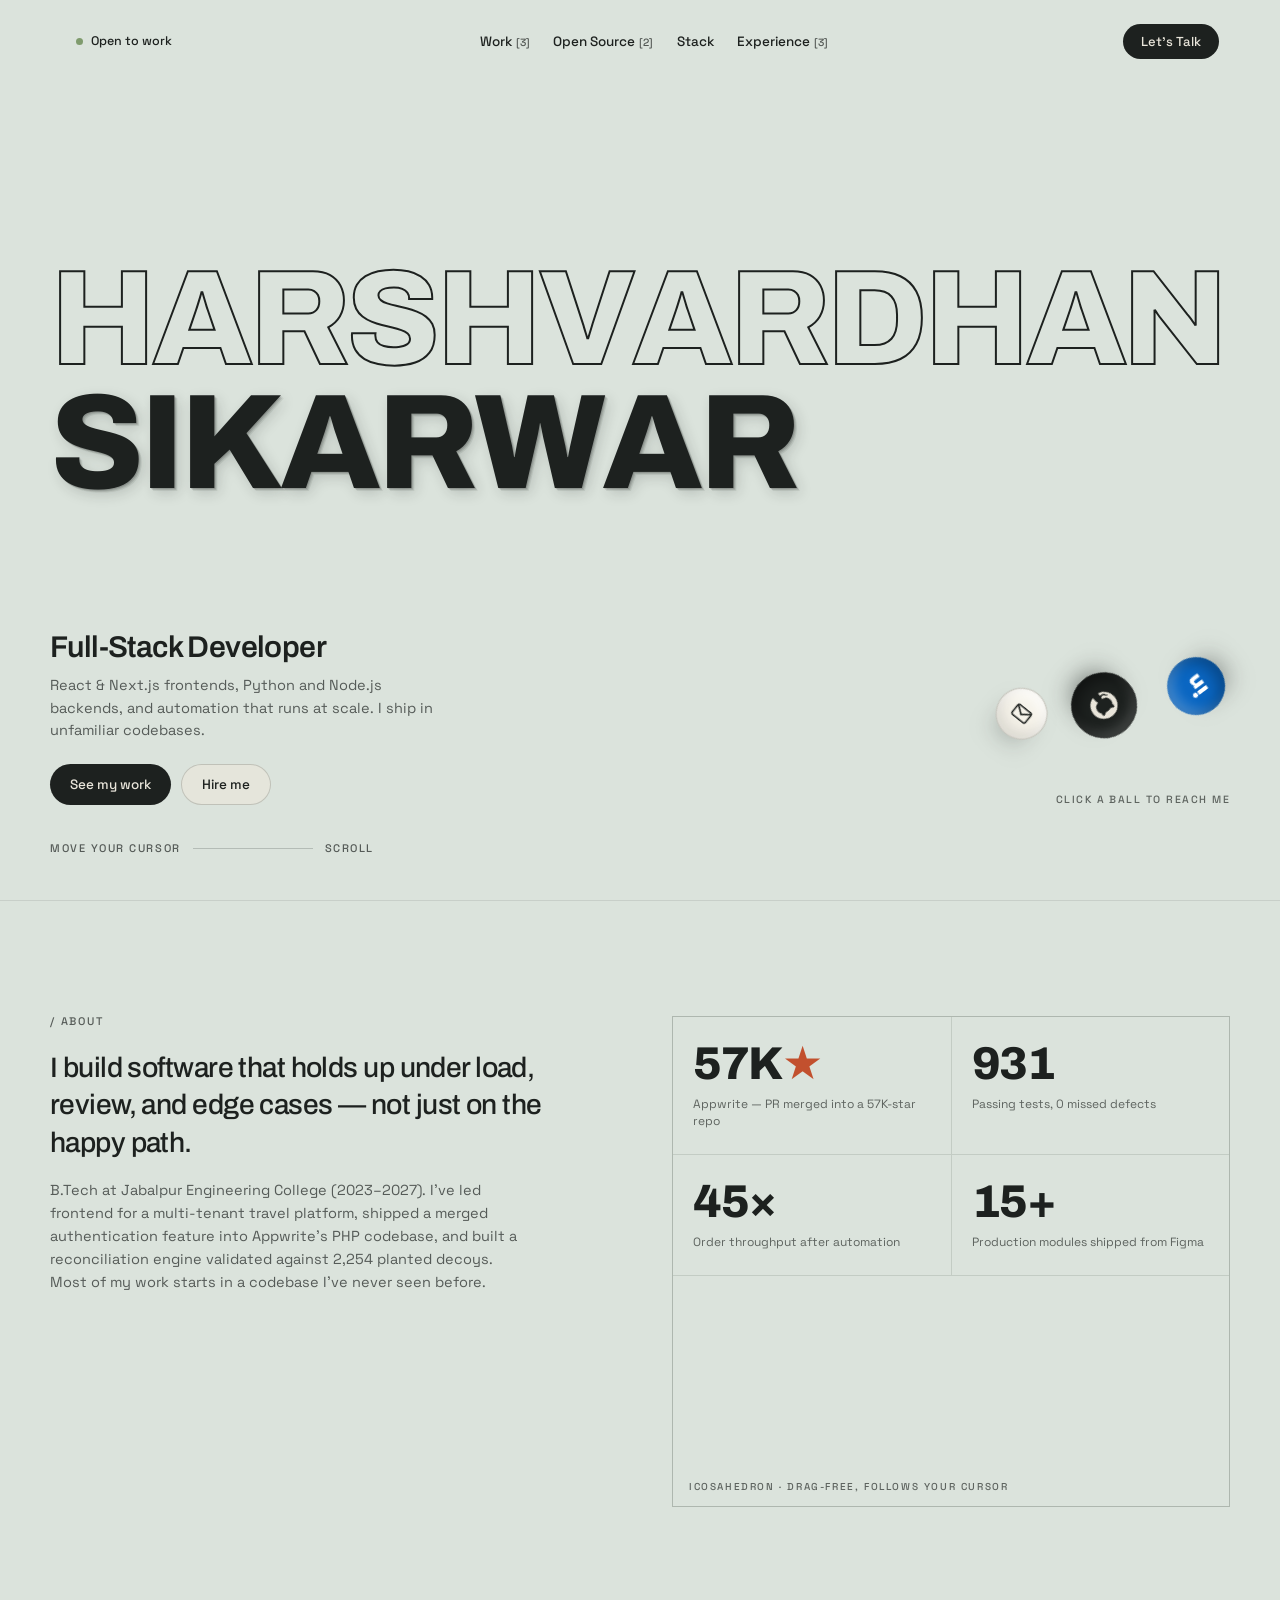
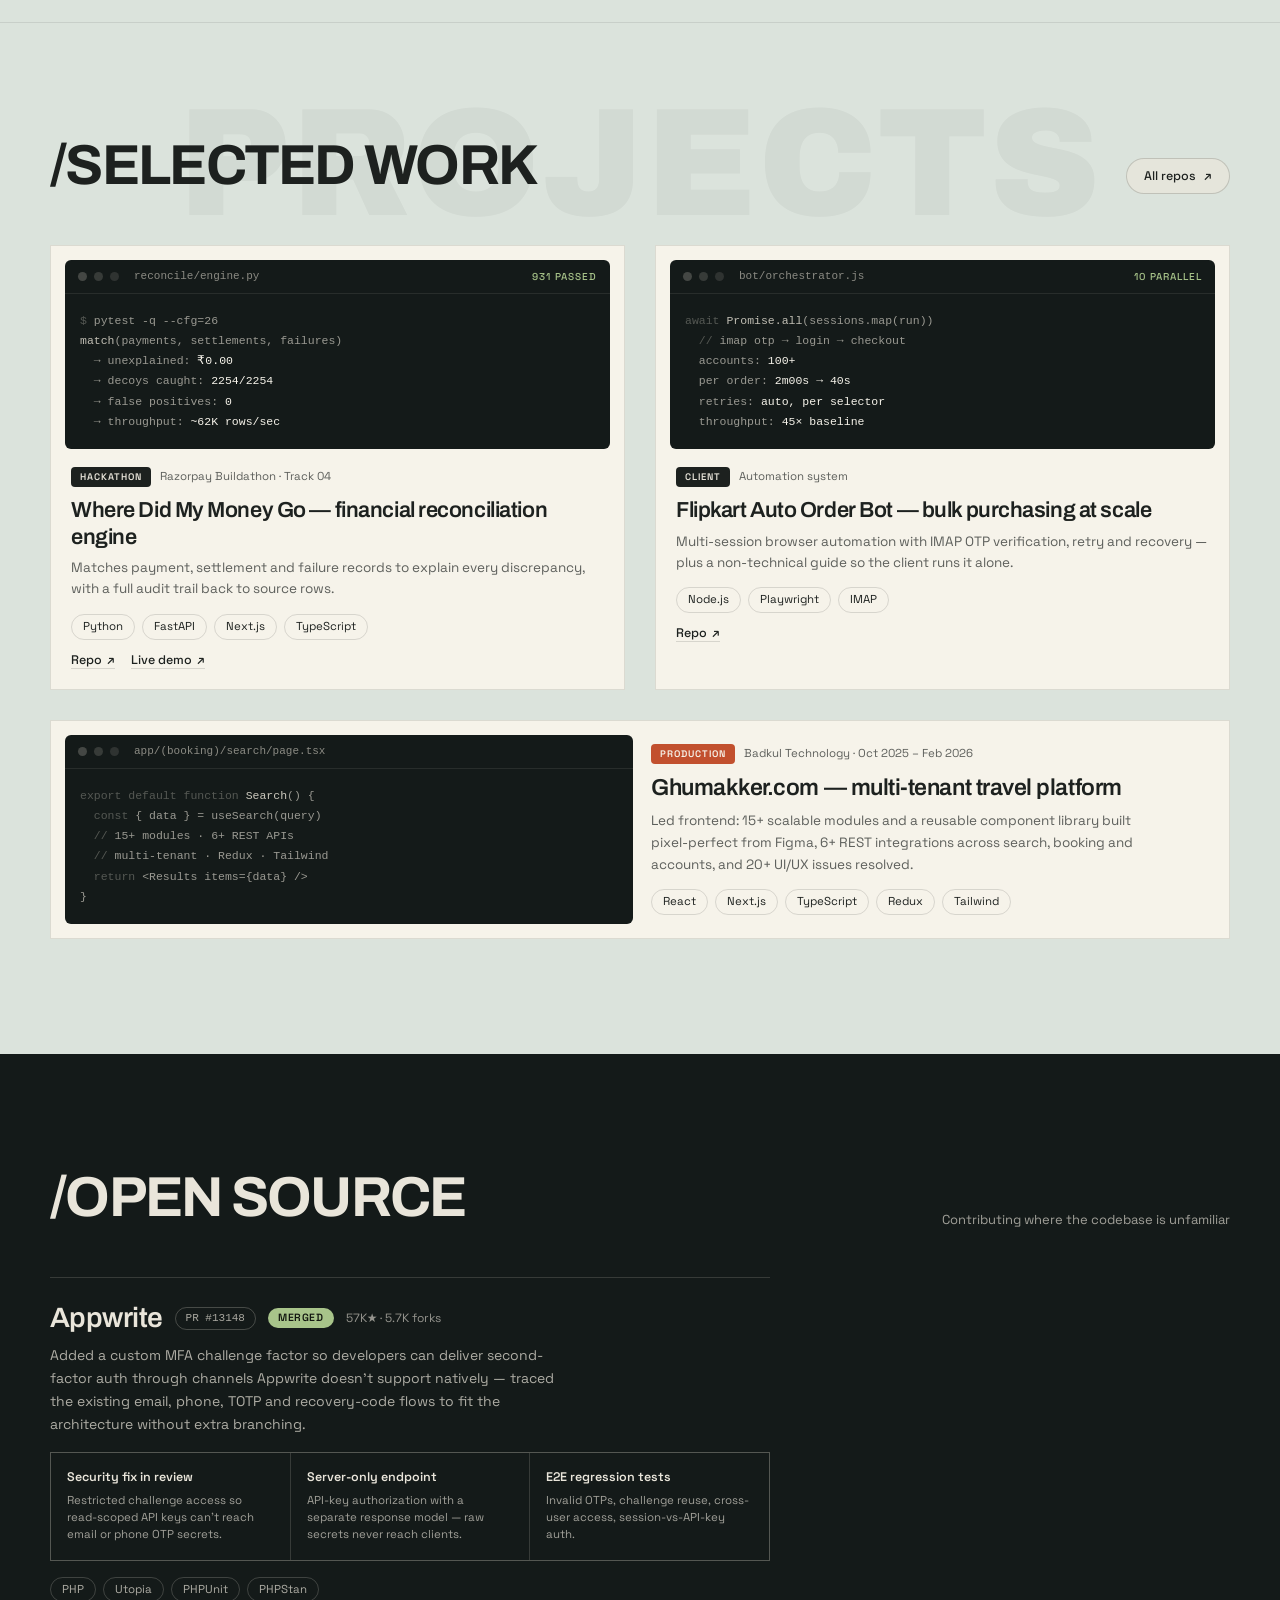
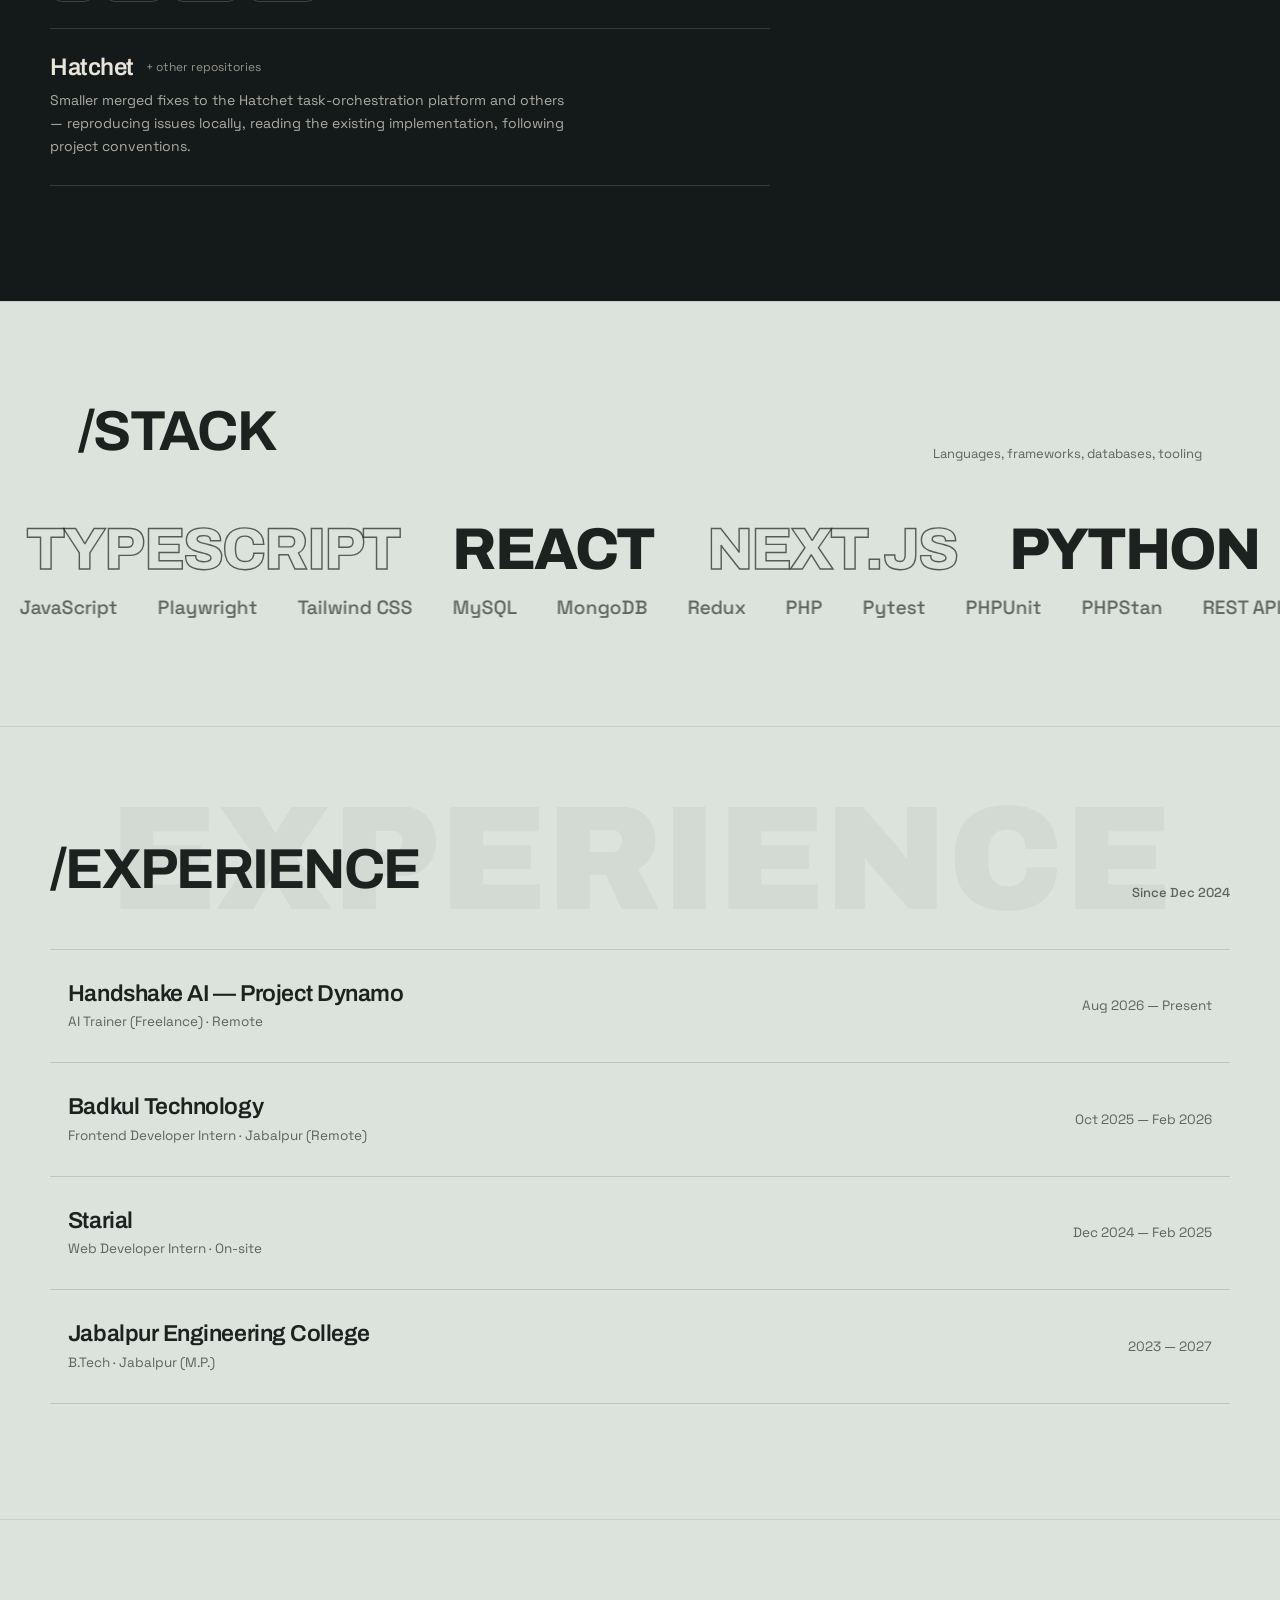
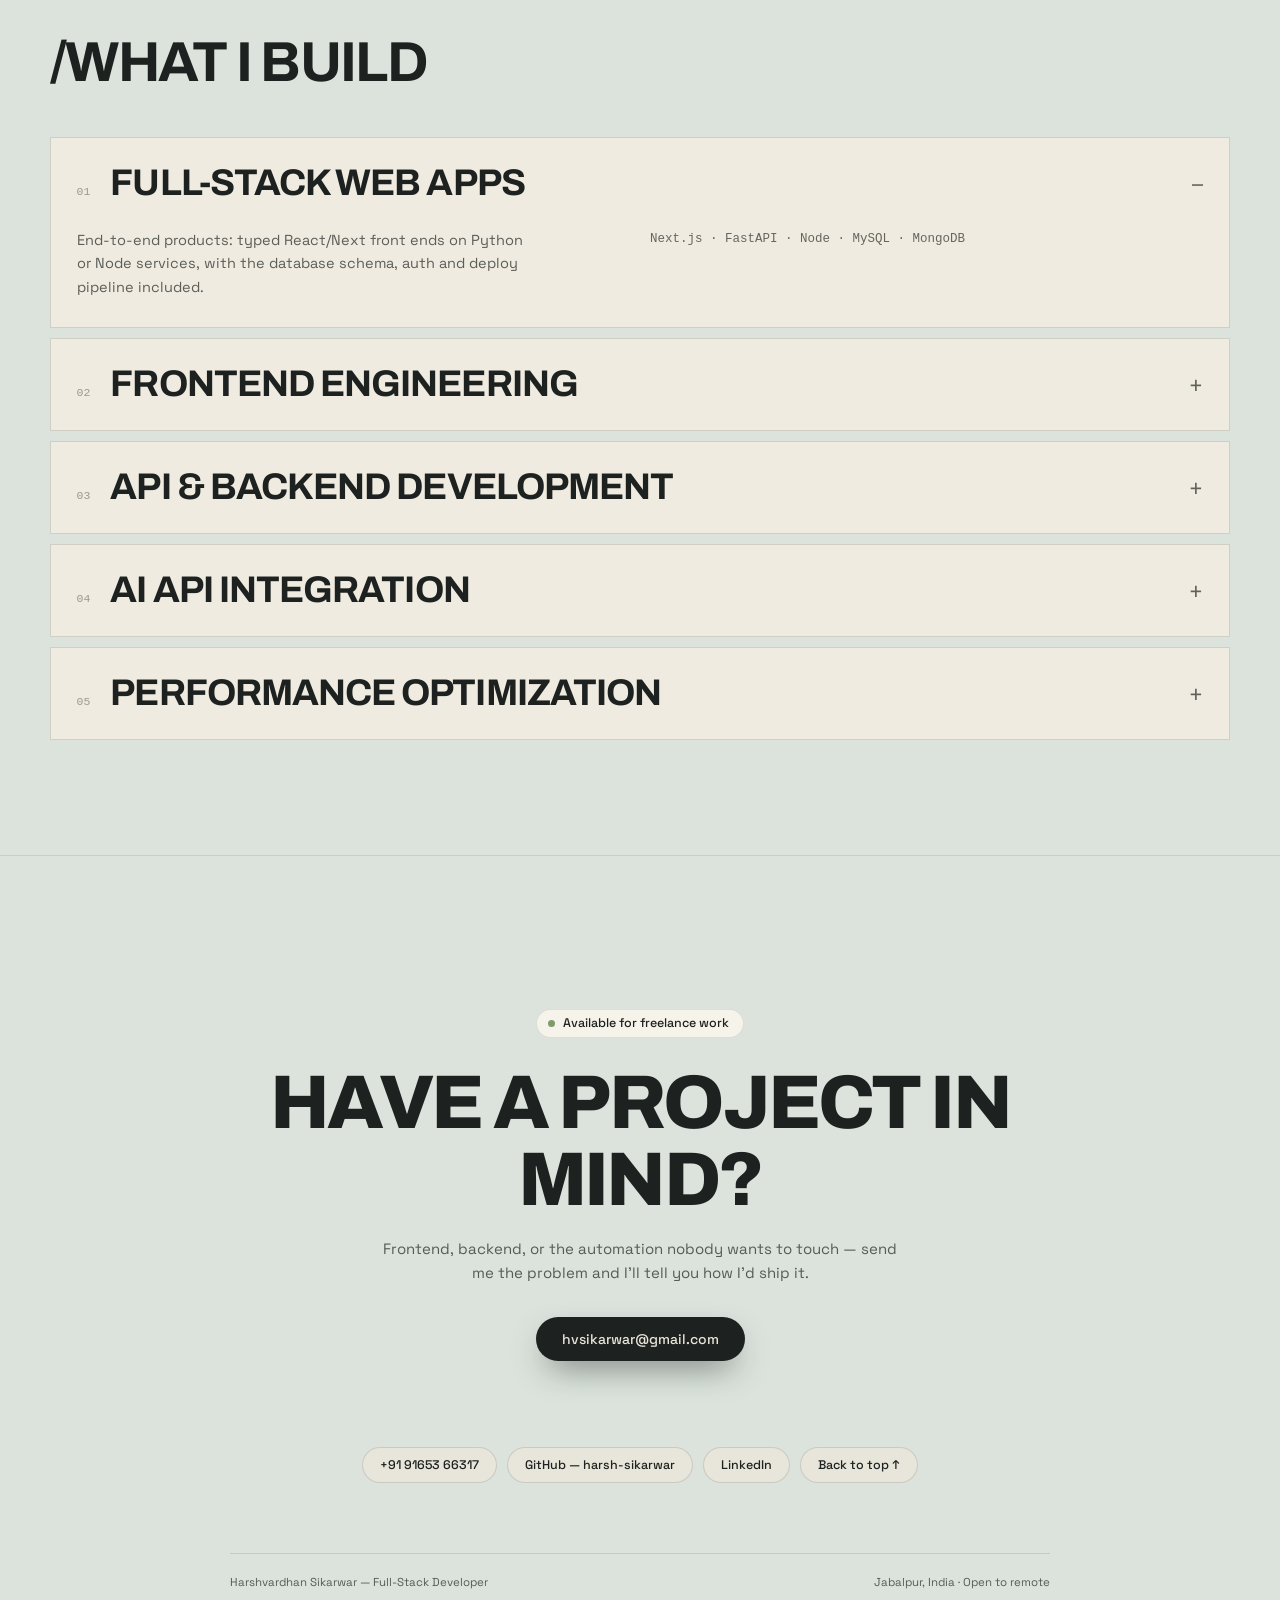
==== commit 928d74c0: "Contain content to one gutter, add drawer nav, drop design source Gutter ------ Two elements broke o" ====
--- a/index.html
+++ b/index.html
@@ -38,8 +38,42 @@
     <a href="#stack" data-cursor="link">Stack</a>
     <a href="#exp" data-cursor="link">Experience <span class="nav__count">[3]</span></a>
   </div>
-  <a href="#contact" class="btn btn--solid nav__cta" data-cursor="cta">Let&rsquo;s Talk</a>
+  <div class="nav__end">
+    <a href="#contact" class="btn btn--solid nav__cta" data-cursor="cta">Let&rsquo;s Talk</a>
+    <button type="button" class="burger" id="navBurger" data-cursor="cta"
+            aria-label="Open menu" aria-expanded="false" aria-controls="drawer">
+      <span class="burger__bars" aria-hidden="true"><span></span><span></span><span></span></span>
+    </button>
+  </div>
 </nav>
+
+<div class="drawer-scrim" id="drawerScrim" hidden></div>
+
+<aside class="drawer" id="drawer" aria-label="Site menu" aria-hidden="true" inert>
+  <div class="drawer__head">
+    <span class="drawer__brand">Harshvardhan&nbsp;Sikarwar</span>
+    <button type="button" class="drawer__close" id="drawerClose" aria-label="Close menu">
+      <svg width="20" height="20" viewBox="0 0 24 24" fill="none" stroke="currentColor" stroke-width="1.8" stroke-linecap="round" aria-hidden="true"><path d="M6 6l12 12M18 6L6 18"/></svg>
+    </button>
+  </div>
+
+  <nav class="drawer__nav" aria-label="Sections">
+    <a href="#work"><span>Work</span><span class="drawer__count">03</span></a>
+    <a href="#oss"><span>Open Source</span><span class="drawer__count">02</span></a>
+    <a href="#stack"><span>Stack</span></a>
+    <a href="#exp"><span>Experience</span><span class="drawer__count">03</span></a>
+    <a href="#services"><span>What I Build</span><span class="drawer__count">05</span></a>
+    <a href="#contact"><span>Contact</span></a>
+  </nav>
+
+  <div class="drawer__foot">
+    <a href="mailto:hvsikarwar@gmail.com" class="drawer__mail">hvsikarwar@gmail.com</a>
+    <div class="drawer__social">
+      <a href="https://github.com/harsh-sikarwar" target="_blank" rel="noreferrer noopener">GitHub</a>
+      <a href="https://www.linkedin.com/in/harshvardhan-sikarwar-12aa86237/" target="_blank" rel="noreferrer noopener">LinkedIn</a>
+    </div>
+  </div>
+</aside>
 
 <main id="main">
 
@@ -234,8 +268,8 @@
 
 <!-- ───────────────────────── OPEN SOURCE ───────────────────────── -->
 <section class="section oss" id="oss" aria-labelledby="oss-h">
-  <canvas class="oss__canvas" id="knotCanvas" aria-hidden="true"></canvas>
   <div class="section__inner">
+    <canvas class="oss__canvas" id="knotCanvas" aria-hidden="true"></canvas>
     <div class="section__head">
       <h2 class="section__title" id="oss-h">/OPEN SOURCE</h2>
       <span class="section__note">Contributing where the codebase is unfamiliar</span>
--- a/assets/css/styles.css
+++ b/assets/css/styles.css
@@ -29,6 +29,9 @@
   --green: #7f9b6d;
   --green-lt: #a8c48a;
 
+  /* LinkedIn brand blue, for the social ball */
+  --linkedin: #0a66c2;
+
   --display: 'Archivo', system-ui, sans-serif;
   --body: 'Space Grotesk', system-ui, sans-serif;
   --mono: ui-monospace, Menlo, Consolas, monospace;
@@ -68,7 +71,7 @@
 }
 
 .skip-link {
-  position: absolute; left: 12px; top: -60px; z-index: 300;
+  position: absolute; left: var(--pad); top: -60px; z-index: 300;
   padding: 10px 16px; border-radius: 999px;
   background: var(--ink); color: var(--cream);
   font: 500 13px/1 var(--body);
@@ -121,7 +124,8 @@
   position: fixed; top: 14px; left: 50%;
   transform: translateX(-50%);
   z-index: 110;
-  width: calc(100% - 28px);
+  /* Same gutter as the sections, so the nav's edges line up with content. */
+  width: calc(100% - var(--pad) * 2);
   max-width: var(--maxw);
   display: flex; align-items: center; justify-content: space-between;
   gap: 16px;
@@ -153,7 +157,109 @@
   white-space: nowrap;
 }
 .nav__count { font-size: 10.5px; opacity: .72; }
+.nav__end { display: flex; align-items: center; gap: 8px; flex: none; }
 .nav__cta { flex: none; }
+
+/* ── hamburger ──────────────────────────────────────────── */
+
+.burger {
+  display: none;
+  width: 44px; height: 44px;
+  align-items: center; justify-content: center;
+  padding: 0; border: 1px solid var(--ink-14); border-radius: 999px;
+  background: var(--card); color: var(--ink);
+  cursor: pointer; flex: none;
+  transition: background .3s ease, color .3s ease, border-color .3s ease;
+}
+.burger:hover { background: var(--ink); color: var(--cream); border-color: var(--ink); }
+
+.burger__bars { display: flex; flex-direction: column; gap: 4px; width: 17px; }
+.burger__bars span {
+  display: block; height: 1.6px; width: 100%;
+  background: currentColor; border-radius: 2px;
+  transition: transform .34s var(--ease), opacity .2s ease;
+}
+.burger[aria-expanded="true"] .burger__bars span:nth-child(1) { transform: translateY(5.6px) rotate(45deg); }
+.burger[aria-expanded="true"] .burger__bars span:nth-child(2) { opacity: 0; }
+.burger[aria-expanded="true"] .burger__bars span:nth-child(3) { transform: translateY(-5.6px) rotate(-45deg); }
+
+/* ── drawer ─────────────────────────────────────────────── */
+
+.drawer-scrim {
+  position: fixed; inset: 0; z-index: 130;
+  background: rgba(29, 33, 31, .46);
+  opacity: 0; transition: opacity .34s ease;
+  -webkit-backdrop-filter: blur(2px); backdrop-filter: blur(2px);
+}
+.drawer-scrim.is-open { opacity: 1; }
+
+.drawer {
+  position: fixed; top: 0; right: 0; z-index: 140;
+  width: min(330px, 86vw); height: 100%; height: 100dvh;
+  display: flex; flex-direction: column;
+  padding: calc(22px + env(safe-area-inset-top, 0px)) 24px
+           calc(24px + env(safe-area-inset-bottom, 0px));
+  background: var(--card);
+  border-left: 1px solid var(--ink-12);
+  box-shadow: -24px 0 60px -30px rgba(29, 33, 31, .6);
+  transform: translateX(100%);
+  transition: transform .38s var(--ease);
+  overflow-y: auto; overscroll-behavior: contain;
+}
+.drawer.is-open { transform: translateX(0); }
+
+.drawer__head {
+  display: flex; align-items: center; justify-content: space-between;
+  gap: 14px; margin-bottom: 30px;
+}
+.drawer__brand {
+  font: 600 13px/1.25 var(--display);
+  letter-spacing: -.01em; max-width: 190px;
+}
+.drawer__close {
+  width: 40px; height: 40px; flex: none;
+  display: flex; align-items: center; justify-content: center;
+  padding: 0; border: 1px solid var(--ink-14); border-radius: 999px;
+  background: transparent; color: var(--ink); cursor: pointer;
+  transition: background .3s ease, color .3s ease;
+}
+.drawer__close:hover { background: var(--ink); color: var(--cream); }
+
+.drawer__nav { display: flex; flex-direction: column; }
+.drawer__nav a {
+  display: flex; align-items: baseline; justify-content: space-between;
+  gap: 12px;
+  padding: 15px 0;
+  border-bottom: 1px solid var(--ink-12);
+  font: 700 clamp(19px, 5.6vw, 23px)/1.1 var(--display);
+  letter-spacing: -.025em; text-transform: uppercase;
+  transition: padding-left .3s var(--ease), color .3s ease;
+}
+.drawer__nav a:hover { padding-left: 8px; color: var(--accent); }
+.drawer__count { font: 400 10.5px/1 var(--mono); opacity: .4; letter-spacing: .06em; }
+
+.drawer__foot { margin-top: auto; padding-top: 32px; }
+.drawer__mail {
+  display: block; margin-bottom: 14px;
+  font: 500 13.5px/1.4 var(--body);
+  overflow-wrap: anywhere;
+}
+.drawer__mail:hover { color: var(--accent); }
+.drawer__social { display: flex; flex-wrap: wrap; gap: 8px; }
+.drawer__social a {
+  padding: 9px 14px;
+  border: 1px solid var(--ink-14); border-radius: 999px;
+  font: 500 12px/1 var(--body);
+  transition: background .3s ease, color .3s ease;
+}
+.drawer__social a:hover { background: var(--ink); color: var(--cream); }
+
+/* The drawer is a small-screen affordance only. */
+@media (min-width: 901px) {
+  .drawer, .drawer-scrim { display: none !important; }
+}
+
+body.is-locked { overflow: hidden; }
 
 /* ── buttons ────────────────────────────────────────────── */
 
@@ -206,6 +312,19 @@
 /* Anchor targets clear the fixed nav (14px top + ~56px tall). */
 .section { position: relative; scroll-margin-top: 92px; }
 #top { scroll-margin-top: 0; }
+
+/* Every section keeps the same gutter on both sides, and nothing inside a
+   content box may reach past it. The marquee is the one deliberate
+   exception — a ticker has to run edge to edge — and it is handled on its
+   own rule below. */
+.section__inner,
+.hero__inner,
+.about__grid,
+.stack__head,
+.contact__inner { max-width: min(var(--maxw), 100%); }
+
+.section > *,
+.hero > * { max-width: 100%; }
 .section__inner { position: relative; width: 100%; max-width: var(--maxw); margin: 0 auto; }
 
 .section__head {
@@ -256,15 +375,19 @@
 .hero__inner { position: relative; width: 100%; max-width: var(--maxw); margin: 0 auto; }
 
 .name { perspective: 900px; margin-bottom: clamp(28px, 7vw, 90px); }
+
+/* --name-size is measured and set by fitName() so the longest word lands
+   exactly on the content-box edge. The clamp is the no-JS fallback: it is
+   deliberately conservative, since a fallback face is wider than Archivo. */
 .name__row {
   display: flex; flex-wrap: wrap; justify-content: space-between;
   gap: 0 2vw;
   font-family: var(--display); font-weight: 800;
-  font-size: clamp(38px, 10.4vw, 168px);
+  font-size: var(--name-size, clamp(30px, calc(10.8vw - 7px), 132px));
   line-height: .92; letter-spacing: -.03em;
   transform-style: preserve-3d;
 }
-.name__word { display: flex; }
+.name__word { display: flex; max-width: 100%; }
 .name__word--outline {
   color: transparent;
   -webkit-text-stroke: min(2px, calc(.11vw + 1px)) var(--ink);
@@ -321,7 +444,7 @@
 }
 .ball--linkedin {
   width: 58px; height: 58px;
-  background: var(--accent); color: var(--card);
+  background: var(--linkedin); color: #ffffff;
   box-shadow:
     0 14px 26px -12px rgba(29, 33, 31, .55),
     inset 0 -8px 16px rgba(0, 0, 0, .3),
@@ -518,10 +641,14 @@
   padding: clamp(70px, 9vw, 130px) var(--pad);
   overflow: hidden;
 }
+/* Sits inside .section__inner, so right:0 is the content-box edge — the same
+   gutter as every other element. The design let it bleed off-screen; keeping
+   it inside means it no longer collides with the facts grid either. */
 .oss__canvas {
-  position: absolute; top: 50%; right: -4%;
+  position: absolute; top: 50%; right: 0;
   transform: translateY(-50%);
-  width: min(760px, 68vw); height: min(760px, 68vw);
+  width: min(560px, 42%); height: min(560px, 42%);
+  aspect-ratio: 1;
   opacity: .85; pointer-events: none;
 }
 .oss .section__note { color: var(--cream-66); }
@@ -579,8 +706,10 @@
   gap: 20px; flex-wrap: wrap;
 }
 
+/* Deliberate full-bleed exception to the gutter rule: a ticker runs edge to
+   edge. The section clips it, so it never adds page scroll. */
 .marquee {
-  display: flex; width: max-content;
+  display: flex; width: max-content; max-width: none;
   animation: mq 34s linear infinite;
   will-change: transform;
 }
@@ -750,22 +879,61 @@
 
 /* ── responsive ─────────────────────────────────────────── */
 
+/* ≤1100px — the torus needs more clearance from the text column */
+@media (max-width: 1100px) {
+  .oss__canvas { width: min(440px, 38%); height: min(440px, 38%); opacity: .6; }
+}
+
+/* ≤900px — section links move into the drawer */
 @media (max-width: 900px) {
   .nav__links { display: none; }
+  .burger { display: inline-flex; }
   .nav { padding: 8px 8px 8px 12px; }
-}
-
+  .oss__list { max-width: none; }
+  .oss__canvas { width: 300px; height: 300px; opacity: .3; top: auto; bottom: 0; transform: none; }
+  .card--wide__text { padding: 14px 6px 6px 4px; }
+}
+
+/* ≤760px — single-column content */
+@media (max-width: 760px) {
+  .work__grid { grid-template-columns: minmax(0, 1fr); }
+  .oss__facts { grid-template-columns: minmax(0, 1fr); }
+  .oss__canvas { display: none; }
+  .row { gap: 8px; }
+  .row__left { min-width: 0; flex: 1 1 100%; }
+  .row__meta { flex: 1 1 100%; justify-content: flex-start; }
+  .acc__panel-inner { grid-template-columns: minmax(0, 1fr); gap: 12px; }
+}
+
+/* ≤620px — phone */
 @media (max-width: 620px) {
   :root { --pad: 20px; }
-  .hero { padding: 108px var(--pad) 40px; }
+  .hero { padding: 104px var(--pad) 40px; min-height: auto; }
+  .name { margin-bottom: 30px; }
   .name__row { justify-content: flex-start; gap: 0; }
-  .hero__base { gap: 28px; }
+  .hero__base { gap: 26px; }
+  .hero__intro { max-width: none; min-width: 0; }
   .hero__social { align-items: flex-start; width: 100%; }
   .arena { width: 100%; height: 150px; }
   .stats { grid-template-columns: minmax(0, 1fr); }
   .contact__foot { justify-content: center; text-align: center; }
   .nav__pill-text { display: none; }
   .nav__pill { padding: 8px; }
+  .card { padding: 10px; }
+  .card__body { padding: 16px 4px 4px; }
+  .term__file { font-size: 10px; }
+  .term__body { font-size: 10.5px; padding: 14px 12px; }
+  .contact__cta { font-size: 13px; padding: 14px 20px; }
+  .ghost-type { display: none; }
+}
+
+/* ≤400px — smallest common phones */
+@media (max-width: 400px) {
+  :root { --pad: 16px; }
+  .nav { gap: 10px; }
+  .hero__actions .btn--solid,
+  .btn--ghost { padding: 12px 16px; font-size: 13px; }
+  .stat { padding: 20px 16px; }
 }
 
 /* Touch / coarse pointers never get the custom cursor or the
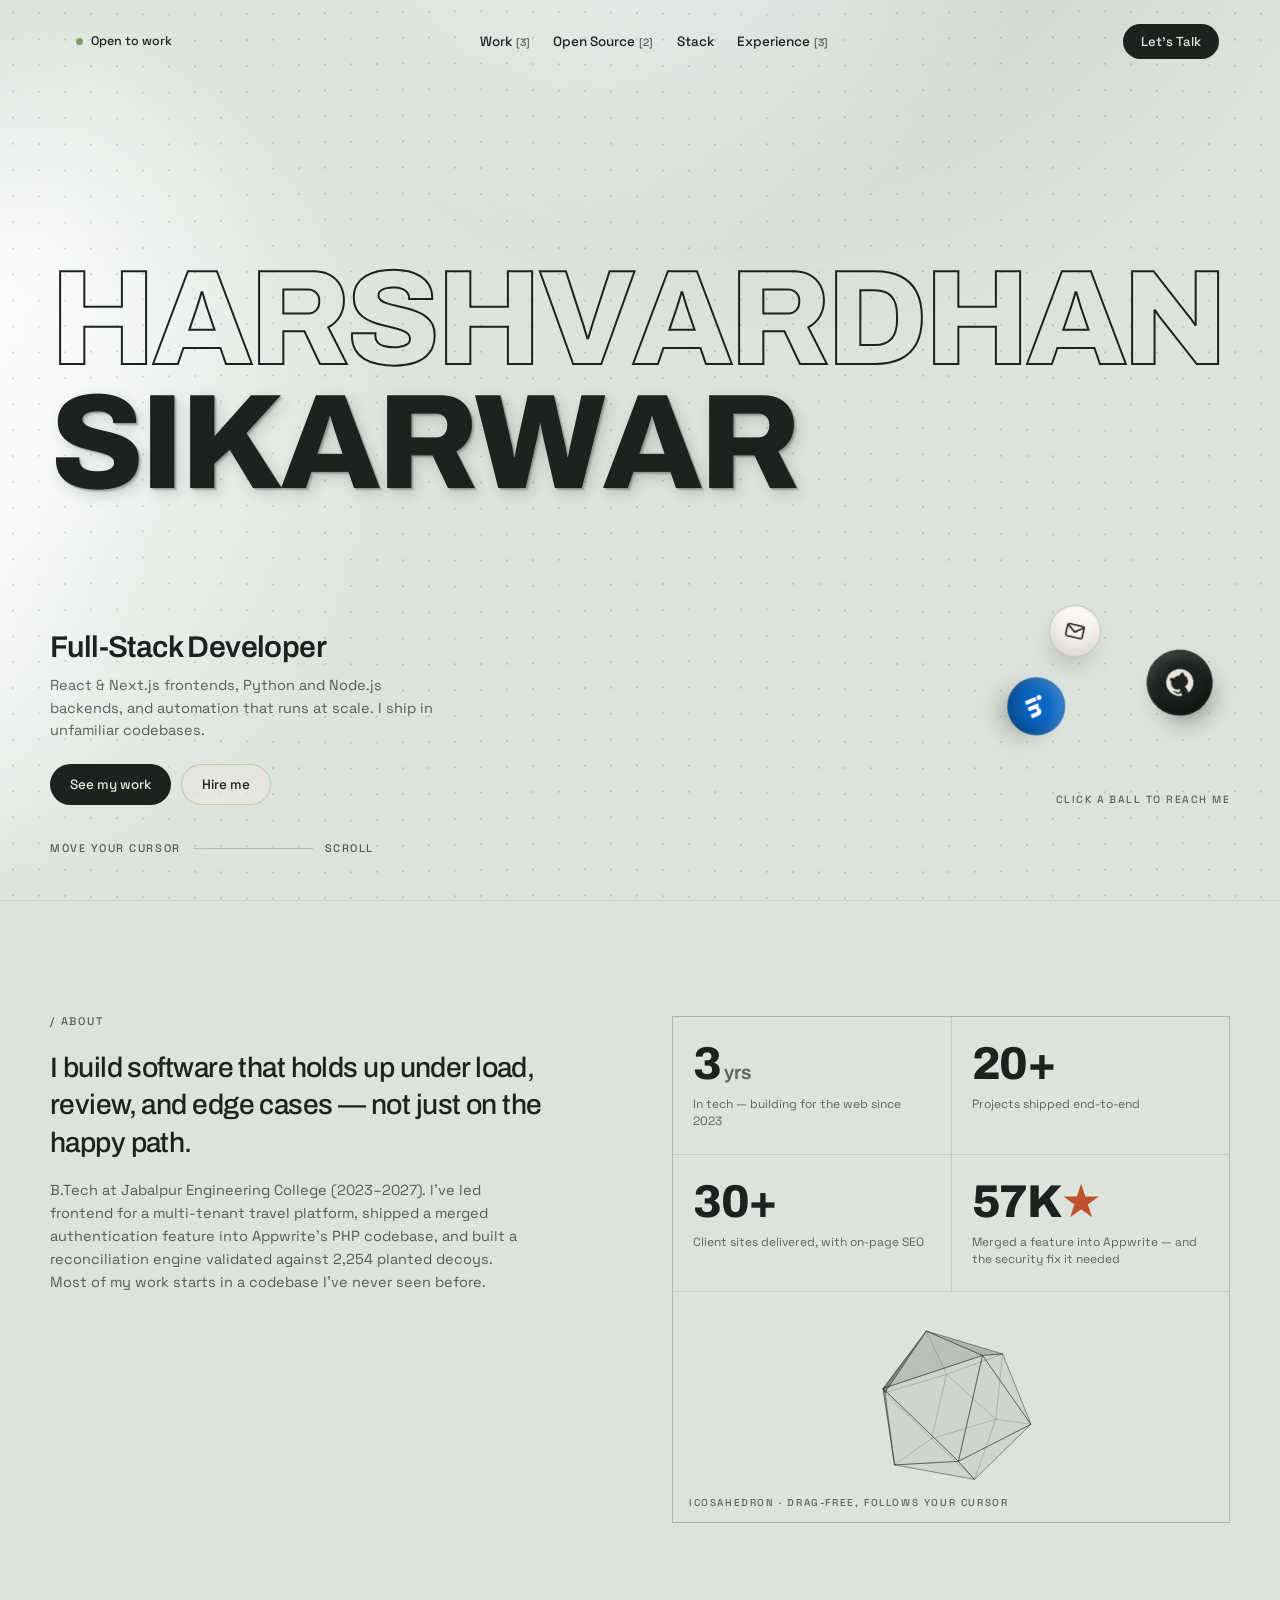
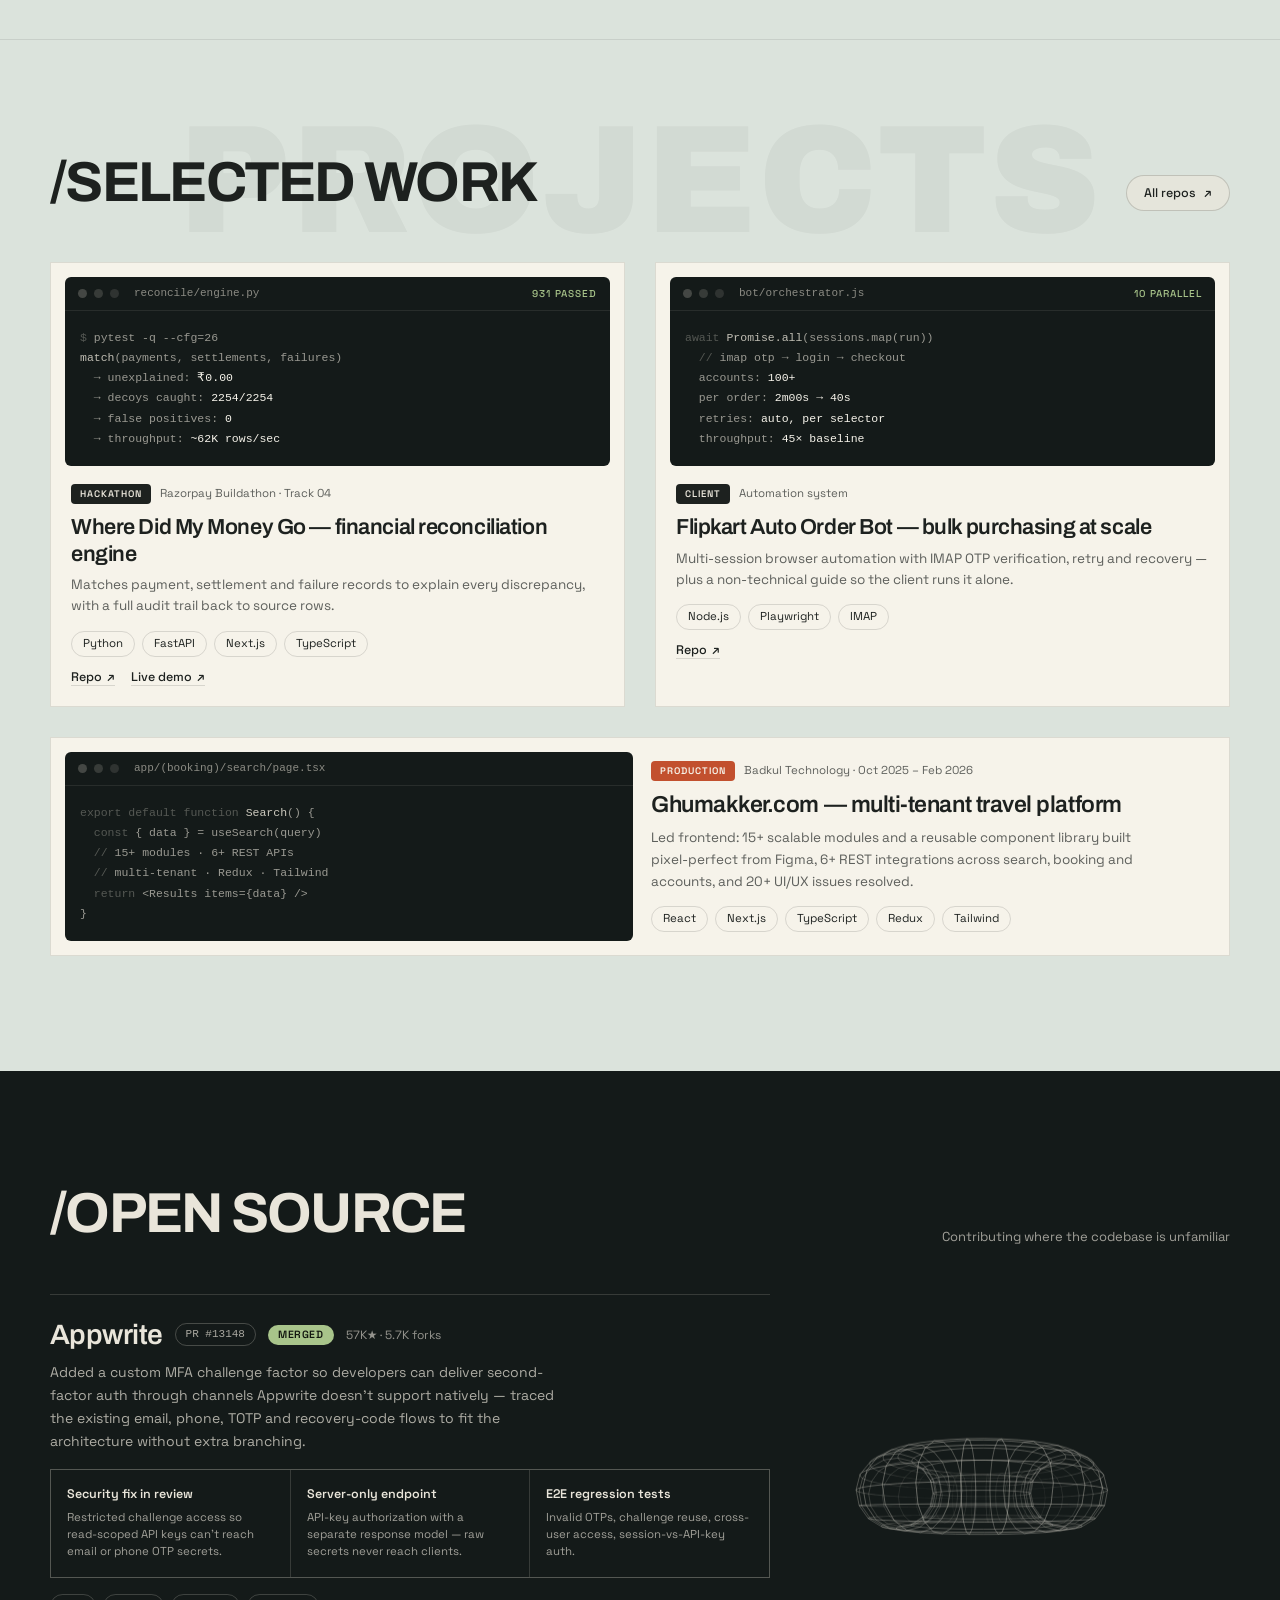
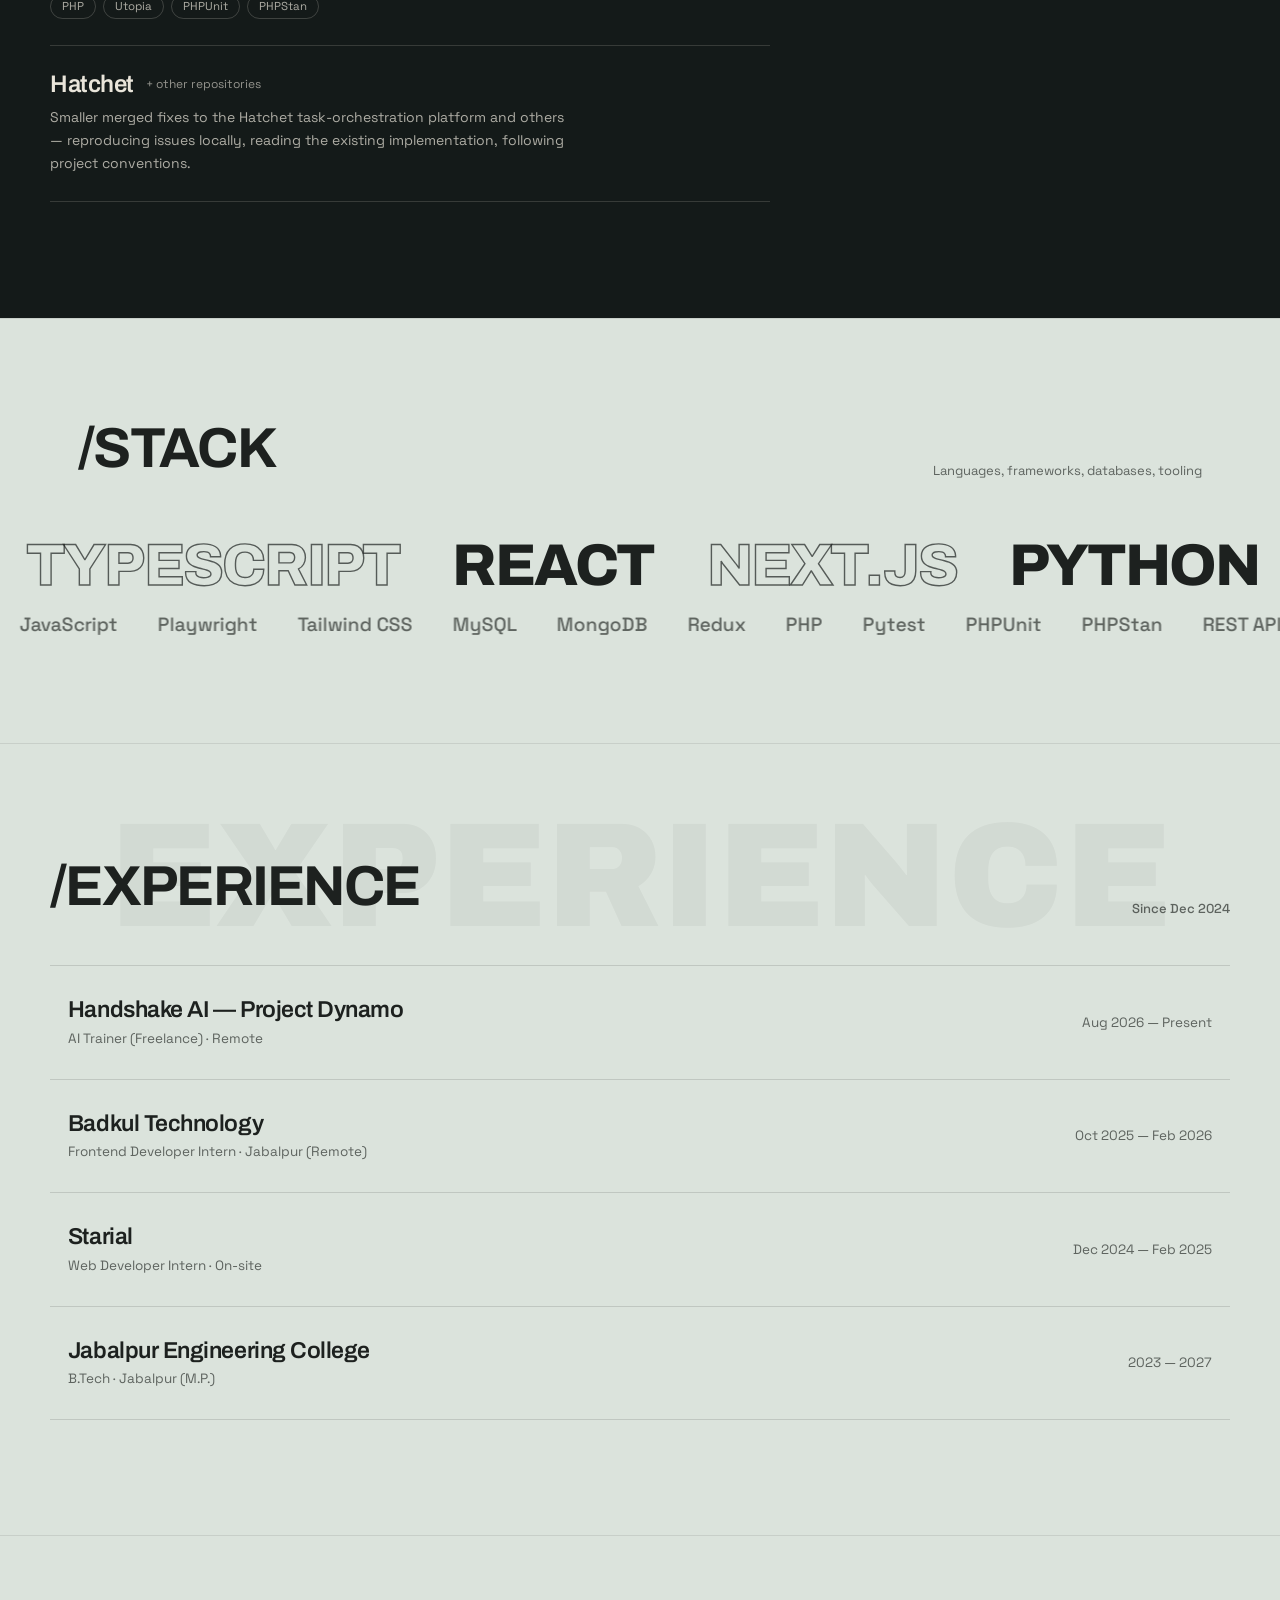
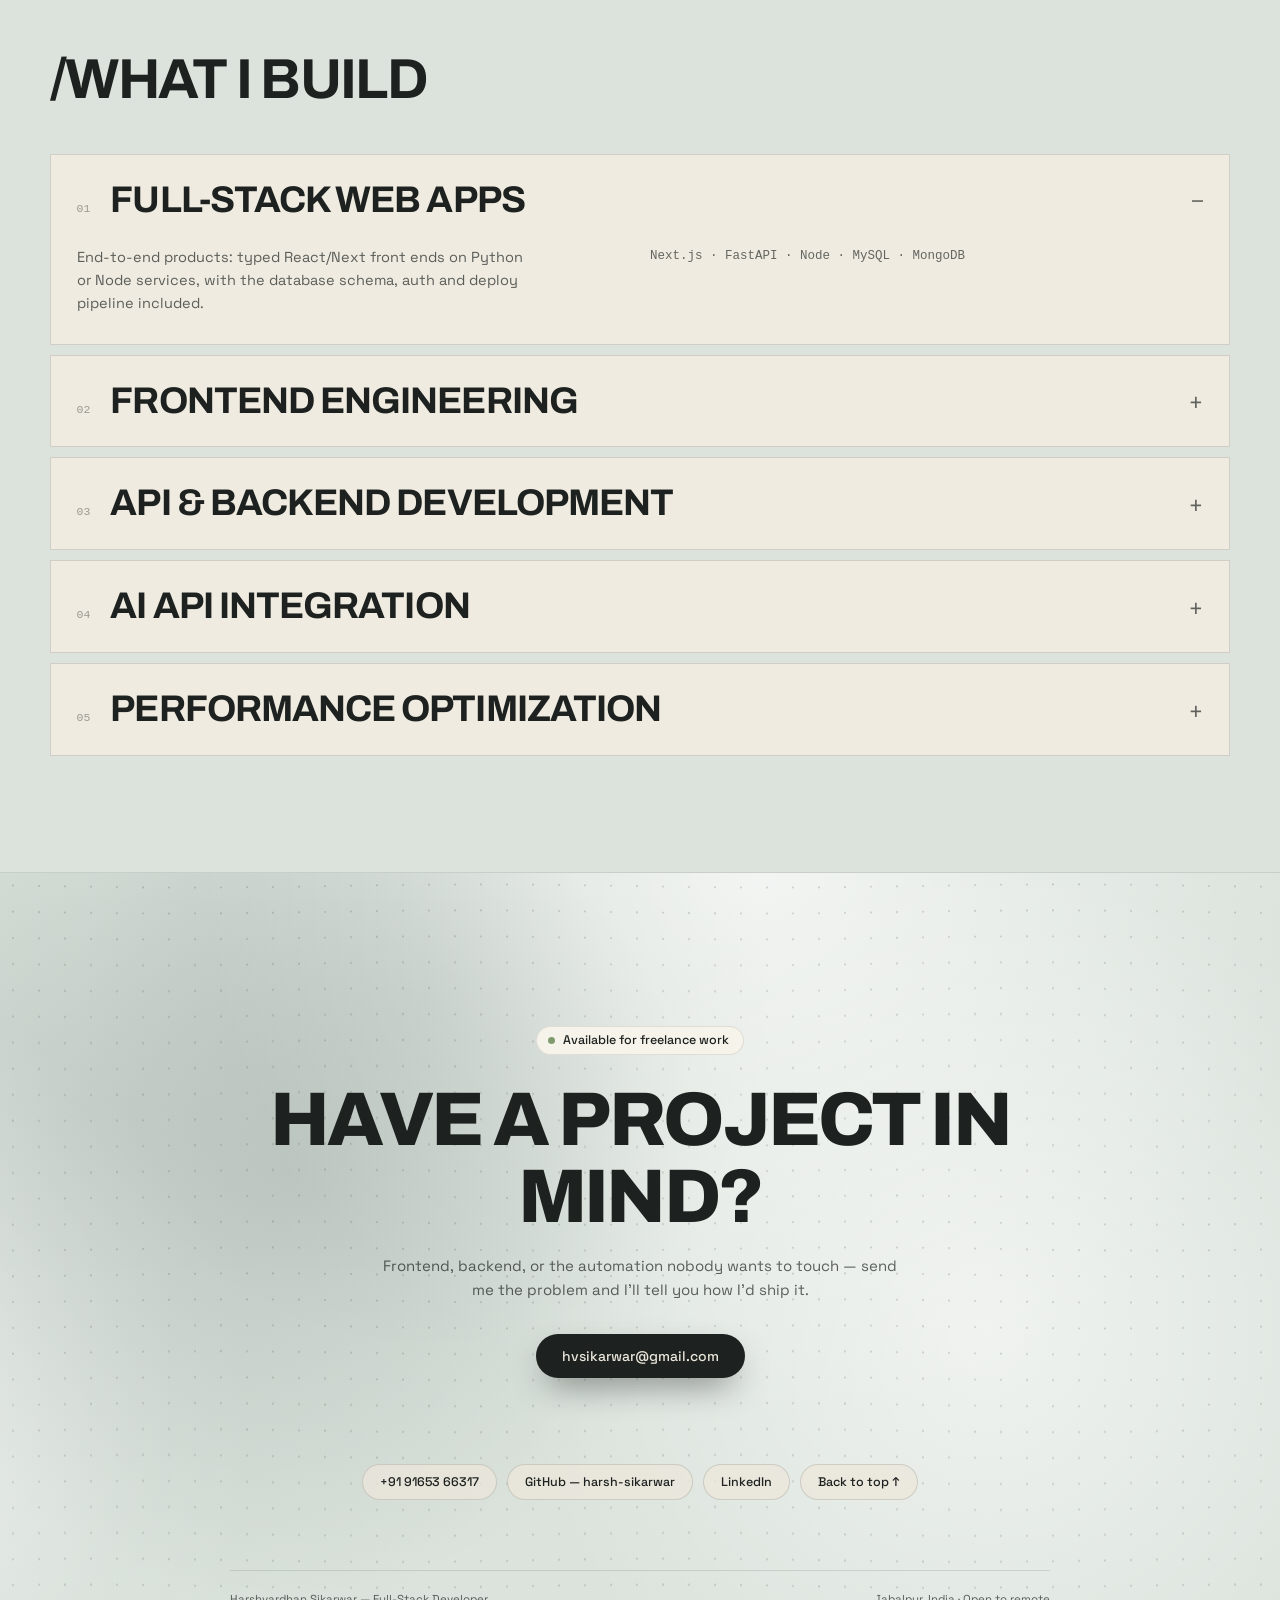
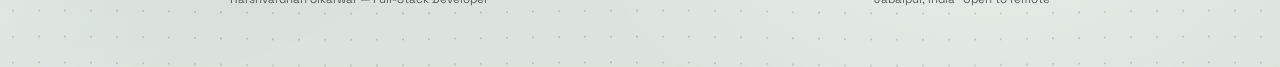
==== commit a1f8b0fd: "Replace the About metrics with career stats The design's four stat tiles were carried over verbatim," ====
--- a/index.html
+++ b/index.html
@@ -139,20 +139,20 @@
 
     <div class="stats" data-reveal>
       <div class="stat">
+        <div class="stat__num"><span data-count="3">0</span><span class="stat__unit">yrs</span></div>
+        <div class="stat__label">In tech — building for the web since 2023</div>
+      </div>
+      <div class="stat">
+        <div class="stat__num"><span data-count="20">0</span>+</div>
+        <div class="stat__label">Projects shipped end-to-end</div>
+      </div>
+      <div class="stat">
+        <div class="stat__num"><span data-count="30">0</span>+</div>
+        <div class="stat__label">Client sites delivered, with on-page SEO</div>
+      </div>
+      <div class="stat">
         <div class="stat__num"><span data-count="57">0</span>K<span class="stat__accent">&#9733;</span></div>
-        <div class="stat__label">Appwrite — PR merged into a 57K-star repo</div>
-      </div>
-      <div class="stat">
-        <div class="stat__num"><span data-count="931">0</span></div>
-        <div class="stat__label">Passing tests, 0 missed defects</div>
-      </div>
-      <div class="stat">
-        <div class="stat__num"><span data-count="45">0</span>&times;</div>
-        <div class="stat__label">Order throughput after automation</div>
-      </div>
-      <div class="stat">
-        <div class="stat__num"><span data-count="15">0</span>+</div>
-        <div class="stat__label">Production modules shipped from Figma</div>
+        <div class="stat__label">Merged a feature into Appwrite — and the security fix it needed</div>
       </div>
       <div class="stat stat--wide">
         <canvas class="stat__canvas" id="solidCanvas" aria-hidden="true"></canvas>
--- a/assets/css/styles.css
+++ b/assets/css/styles.css
@@ -94,11 +94,22 @@
   z-index: 120;
 }
 
+/* While the custom cursor is live nothing may re-assert a native one.
+   Links and buttons carry `cursor: pointer` from the UA stylesheet, so
+   without this the system hand sits on top of the custom cursor over
+   every interactive element — which is exactly where it gets looked at.
+   The class is added by cursor() in main.js only for a real mouse or
+   pen, so touch devices and a no-JS page keep the native cursor. */
+.cursor-live, .cursor-live * { cursor: none !important; }
+
 .cursor-ring, .cursor-dot {
   position: fixed; top: 0; left: 0;
   pointer-events: none; opacity: 0;
   mix-blend-mode: difference;
   transform: translate3d(-100px, -100px, 0);
+  /* The ring is moved every frame from JS; keep it off the main
+     thread and out of the way of the blend. */
+  will-change: transform;
 }
 .cursor-ring {
   width: 34px; height: 34px;
@@ -507,6 +518,15 @@
   letter-spacing: -.03em;
 }
 .stat__accent { color: var(--accent); }
+/* Unit suffix ("yrs") rides at the number's baseline without competing
+   with it for size. */
+.stat__unit {
+  font-size: .42em;
+  font-weight: 600;
+  letter-spacing: 0;
+  margin-left: .18em;
+  color: var(--ink-66);
+}
 .stat__label {
   margin-top: 9px;
   font: 400 12px/1.4 var(--body);
@@ -940,6 +960,9 @@
    pointer-driven canvas warps — keep the native cursor. */
 @media (hover: none), (pointer: coarse) {
   .cursor-ring, .cursor-dot { display: none; }
+  .cursor-live, .cursor-live * { cursor: auto !important; }
+  .cursor-live a, .cursor-live button, .cursor-live [role="button"],
+  .cursor-live summary { cursor: pointer !important; }
 }
 
 @media (prefers-reduced-motion: reduce) {
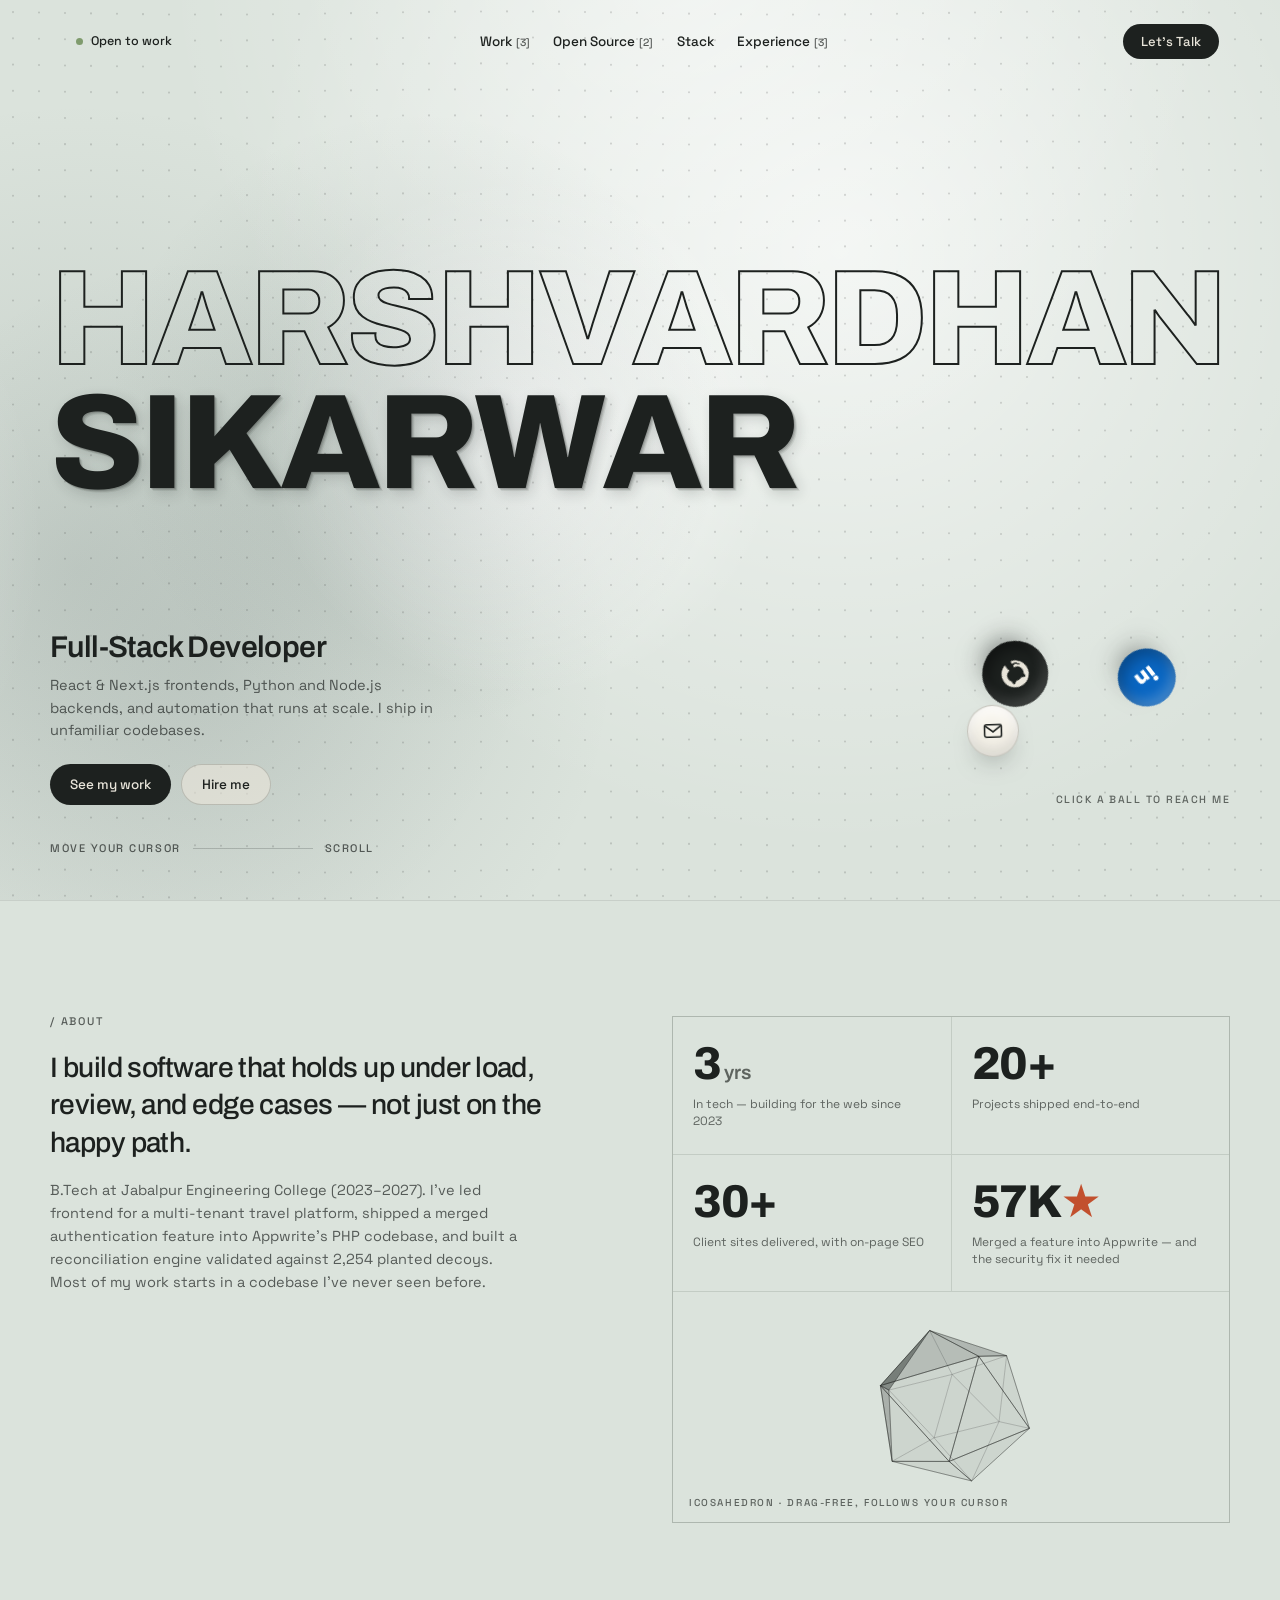
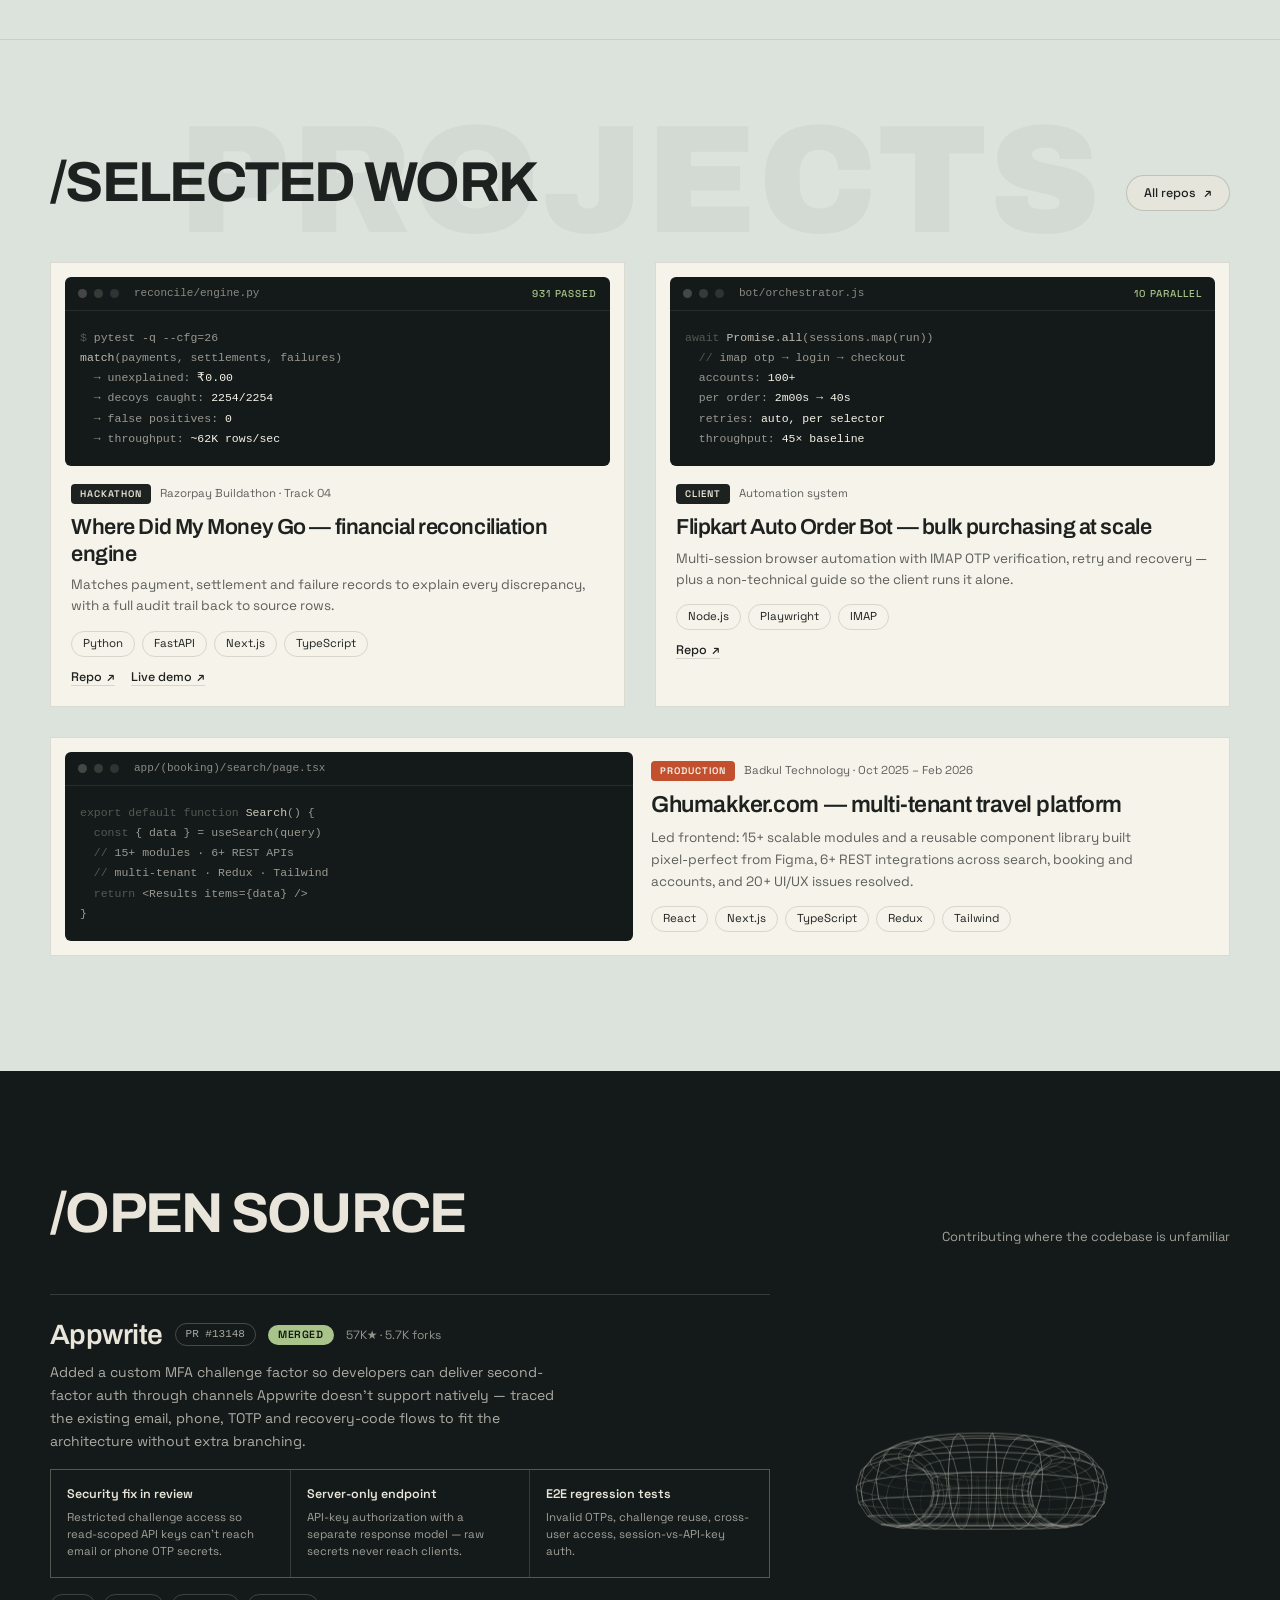
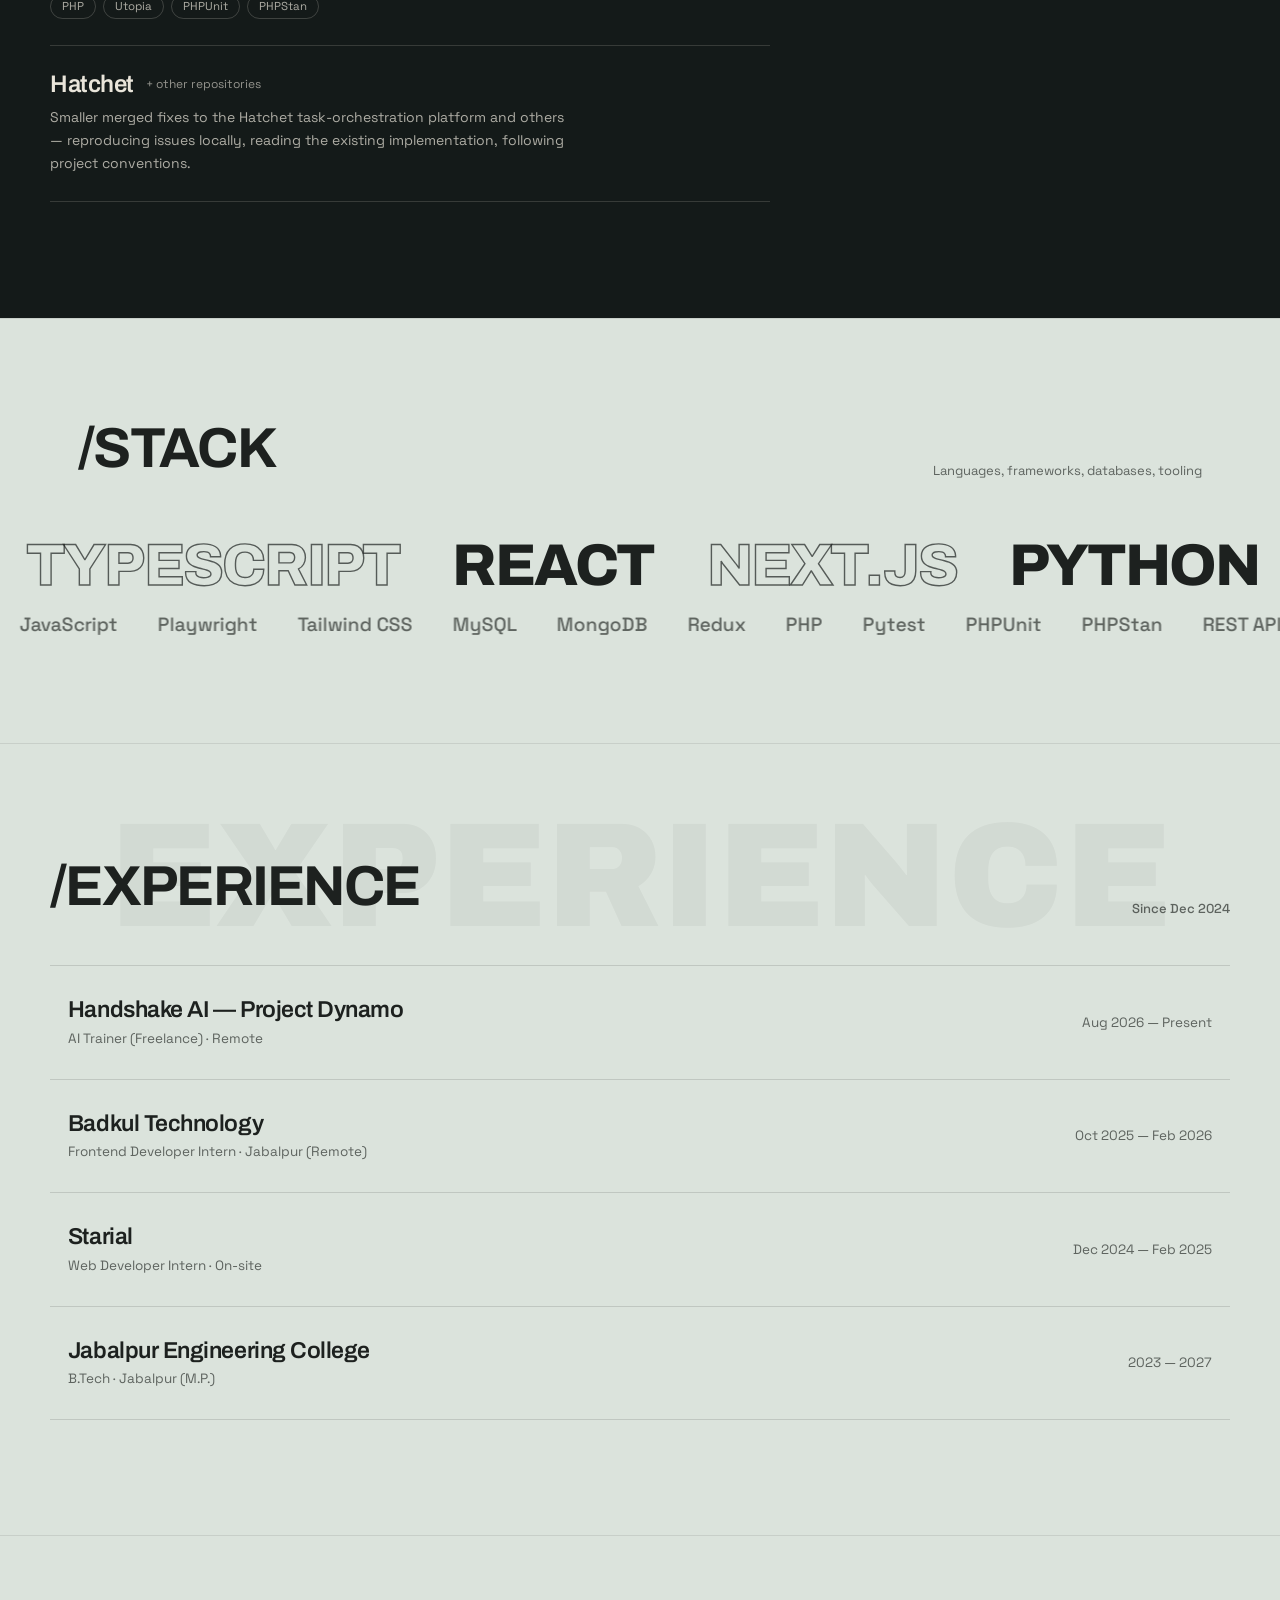
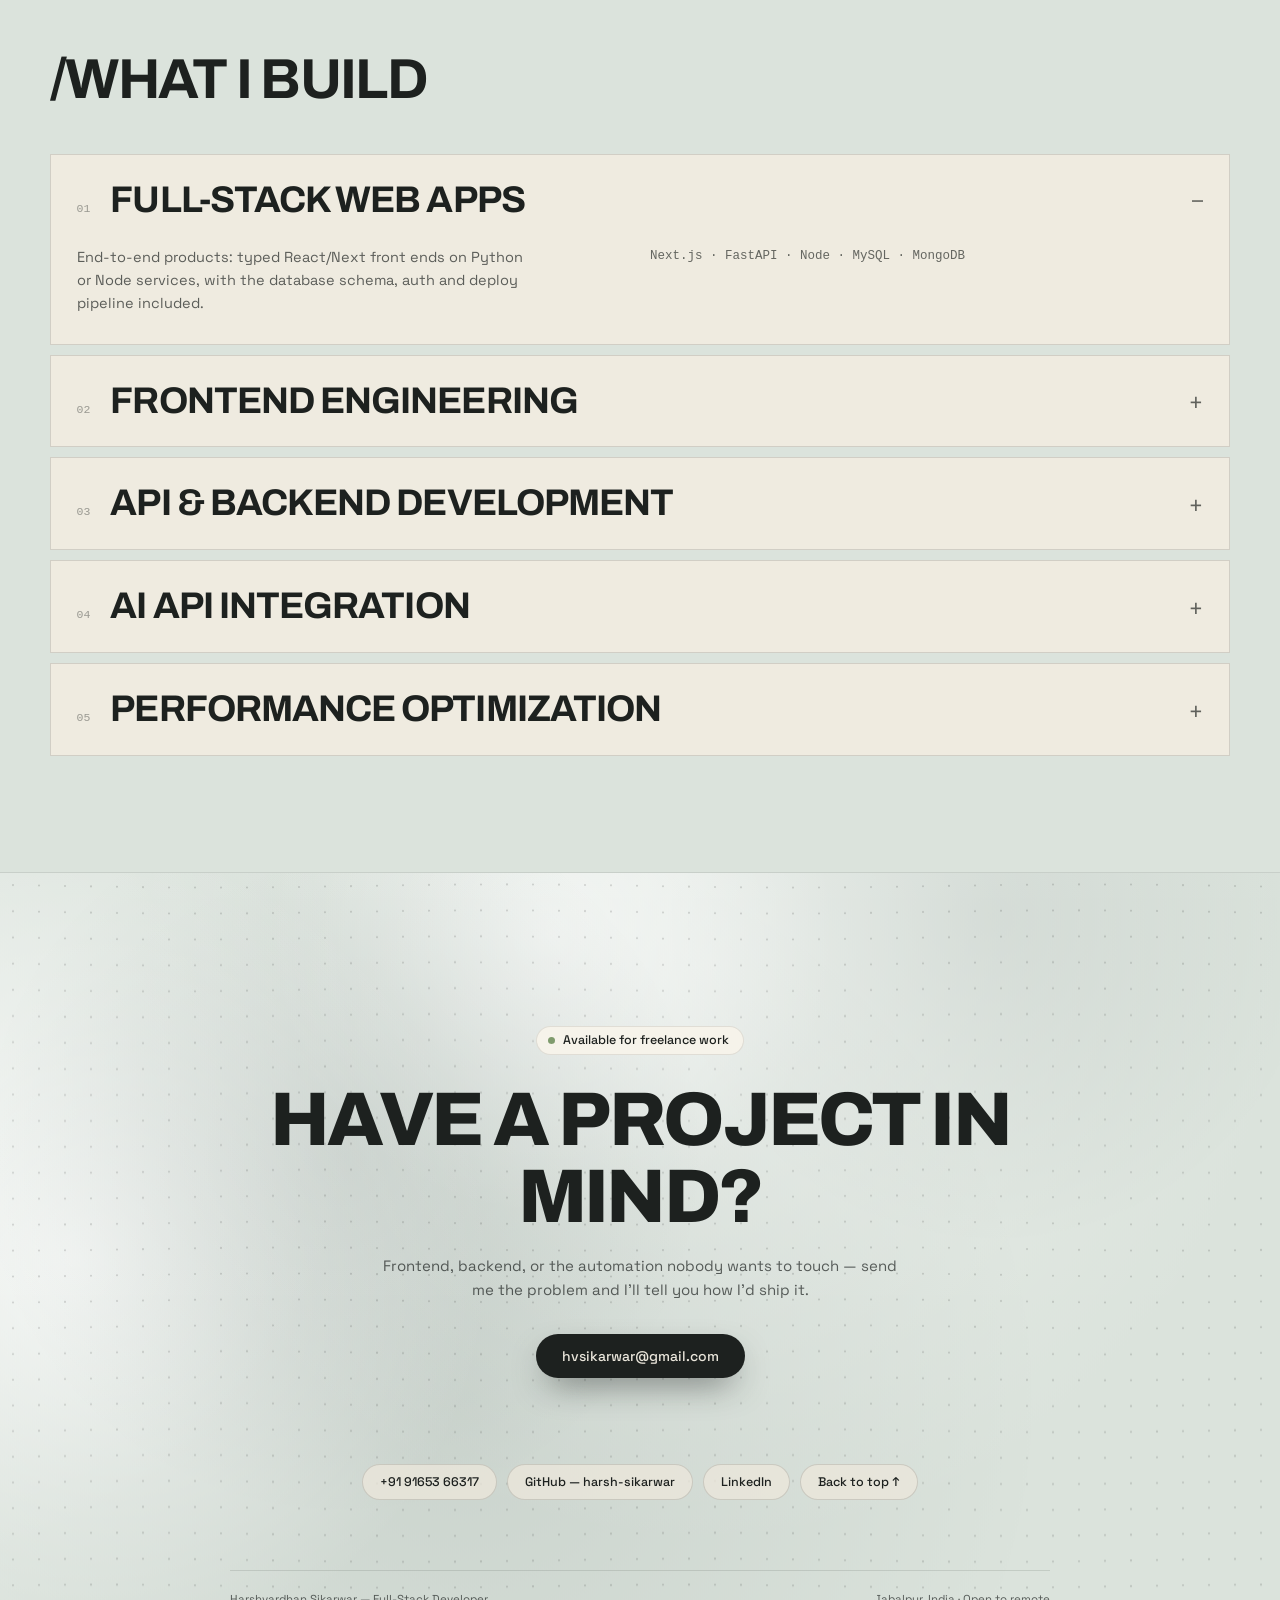
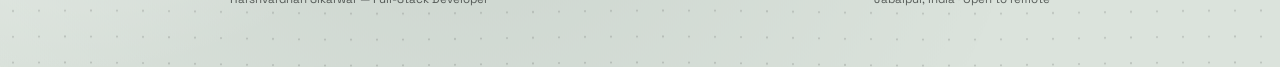
==== commit 0de05007: "Add Vercel Web Analytics Adds the tracking tag before </body>:    <script src="/_vercel/insights/scr" ====
--- a/index.html
+++ b/index.html
@@ -502,5 +502,13 @@
 </main>
 
 <script src="assets/js/main.js" defer></script>
+
+<!-- Vercel Web Analytics. This is exactly what @vercel/analytics' inject()
+     appends at runtime, so the npm package would add nothing here: the site
+     is static with no bundler, and a bare import could not resolve. The
+     endpoint is served by Vercel's edge once Web Analytics is enabled for
+     the project, so it 404s on localhost and any non-Vercel host — which is
+     harmless, nothing else depends on it. -->
+<script src="/_vercel/insights/script.js" defer></script>
 </body>
 </html>
